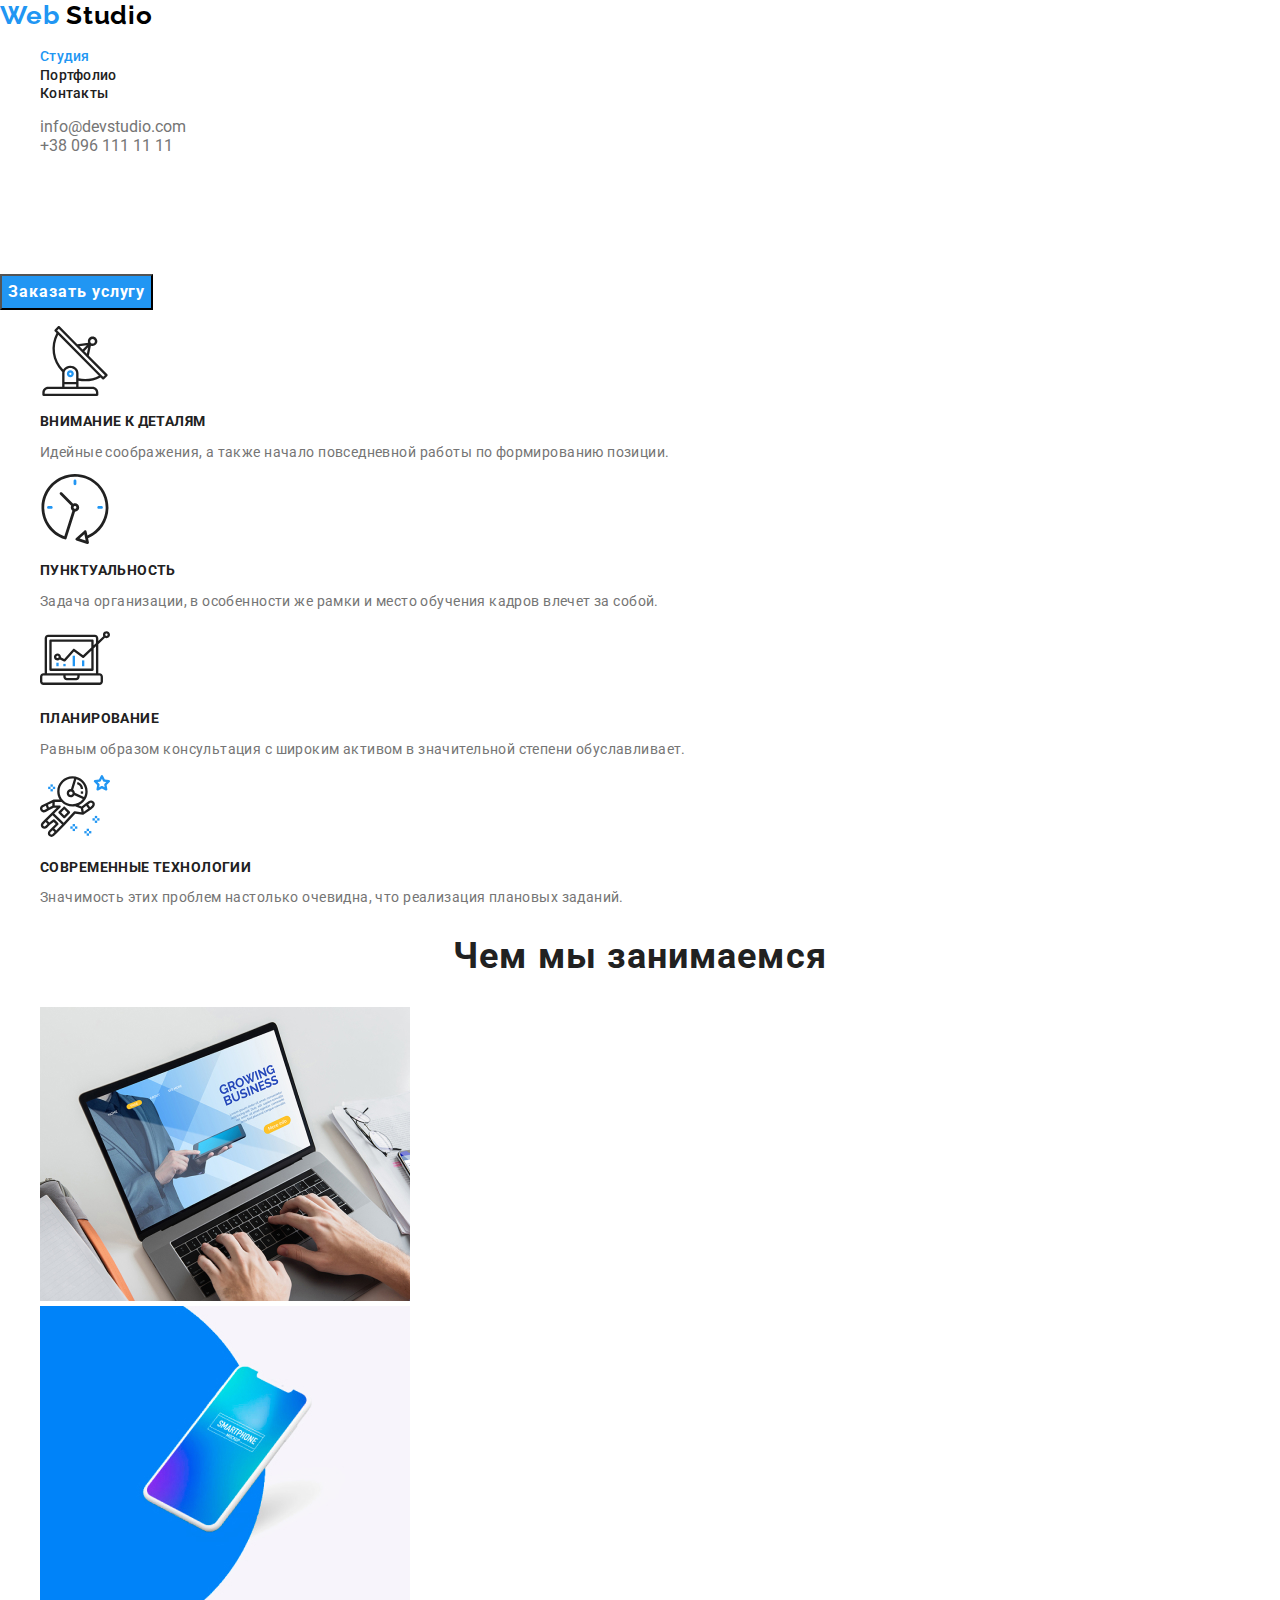
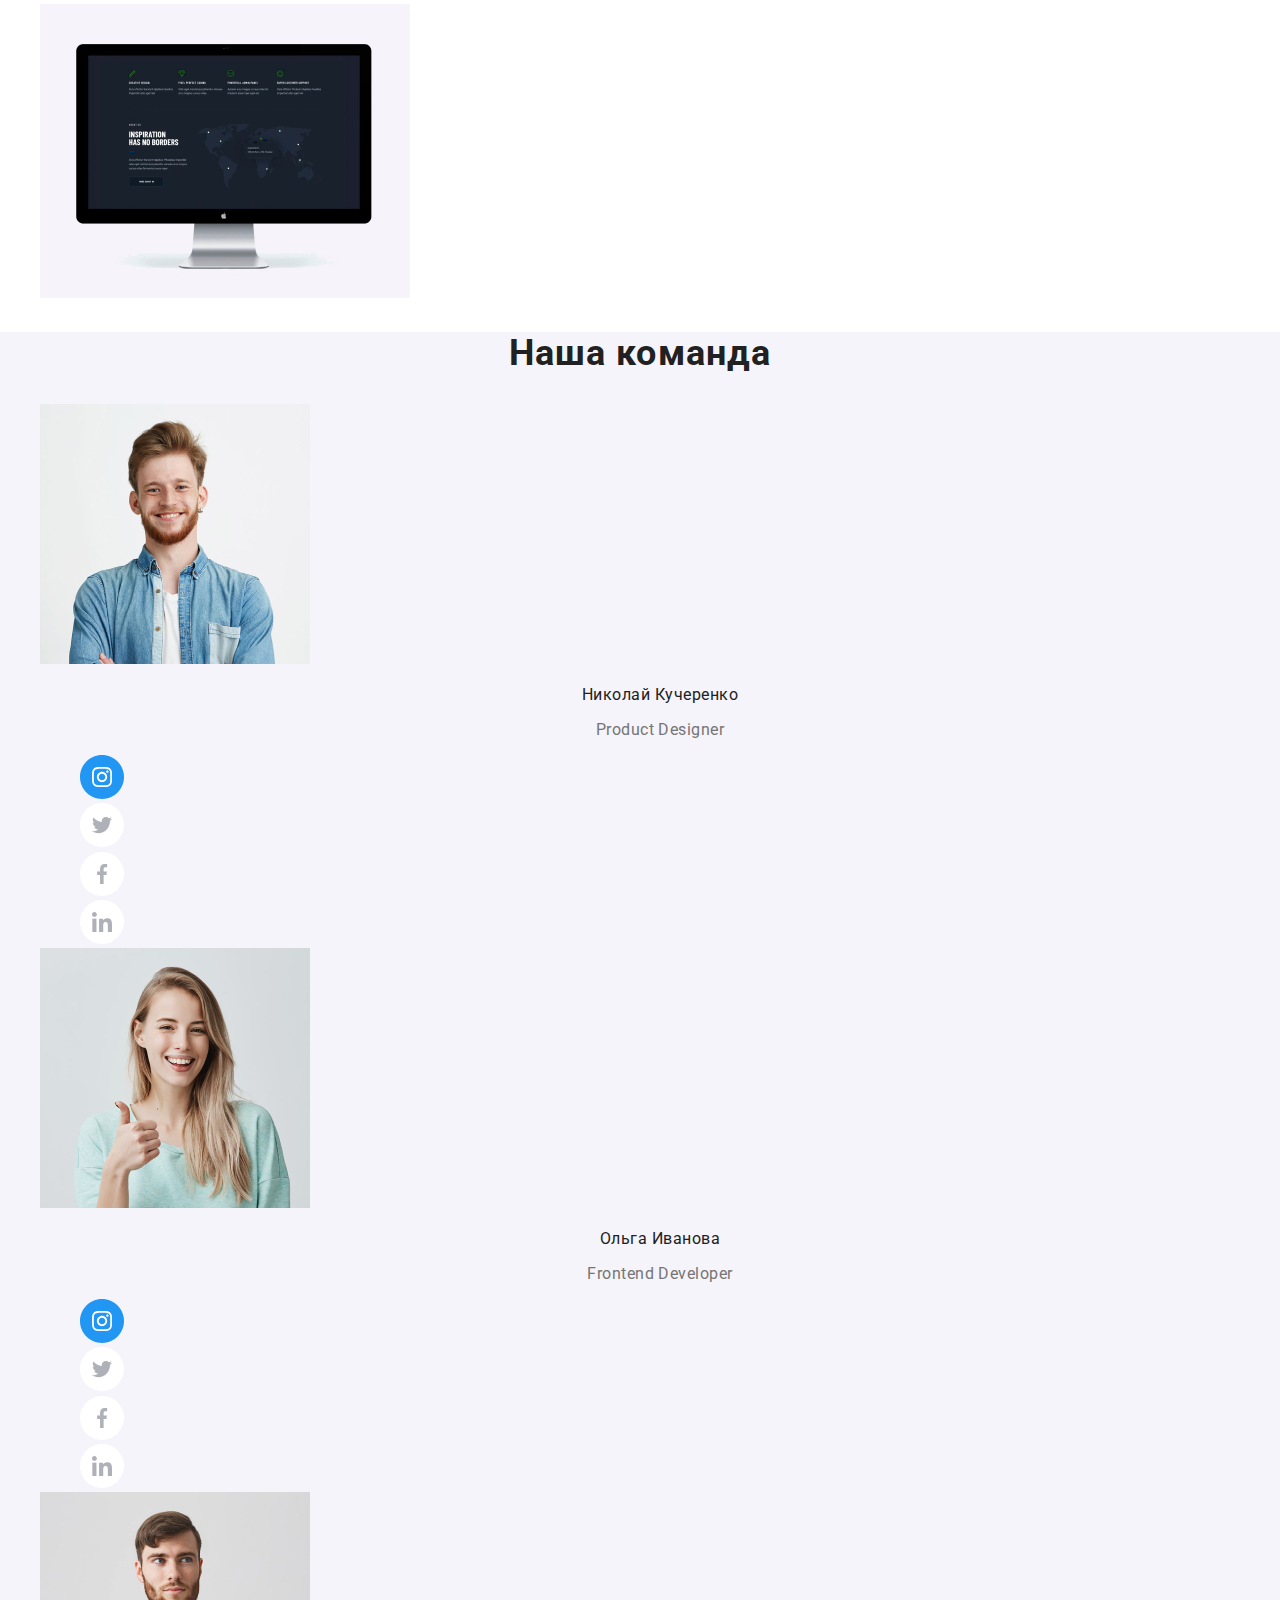
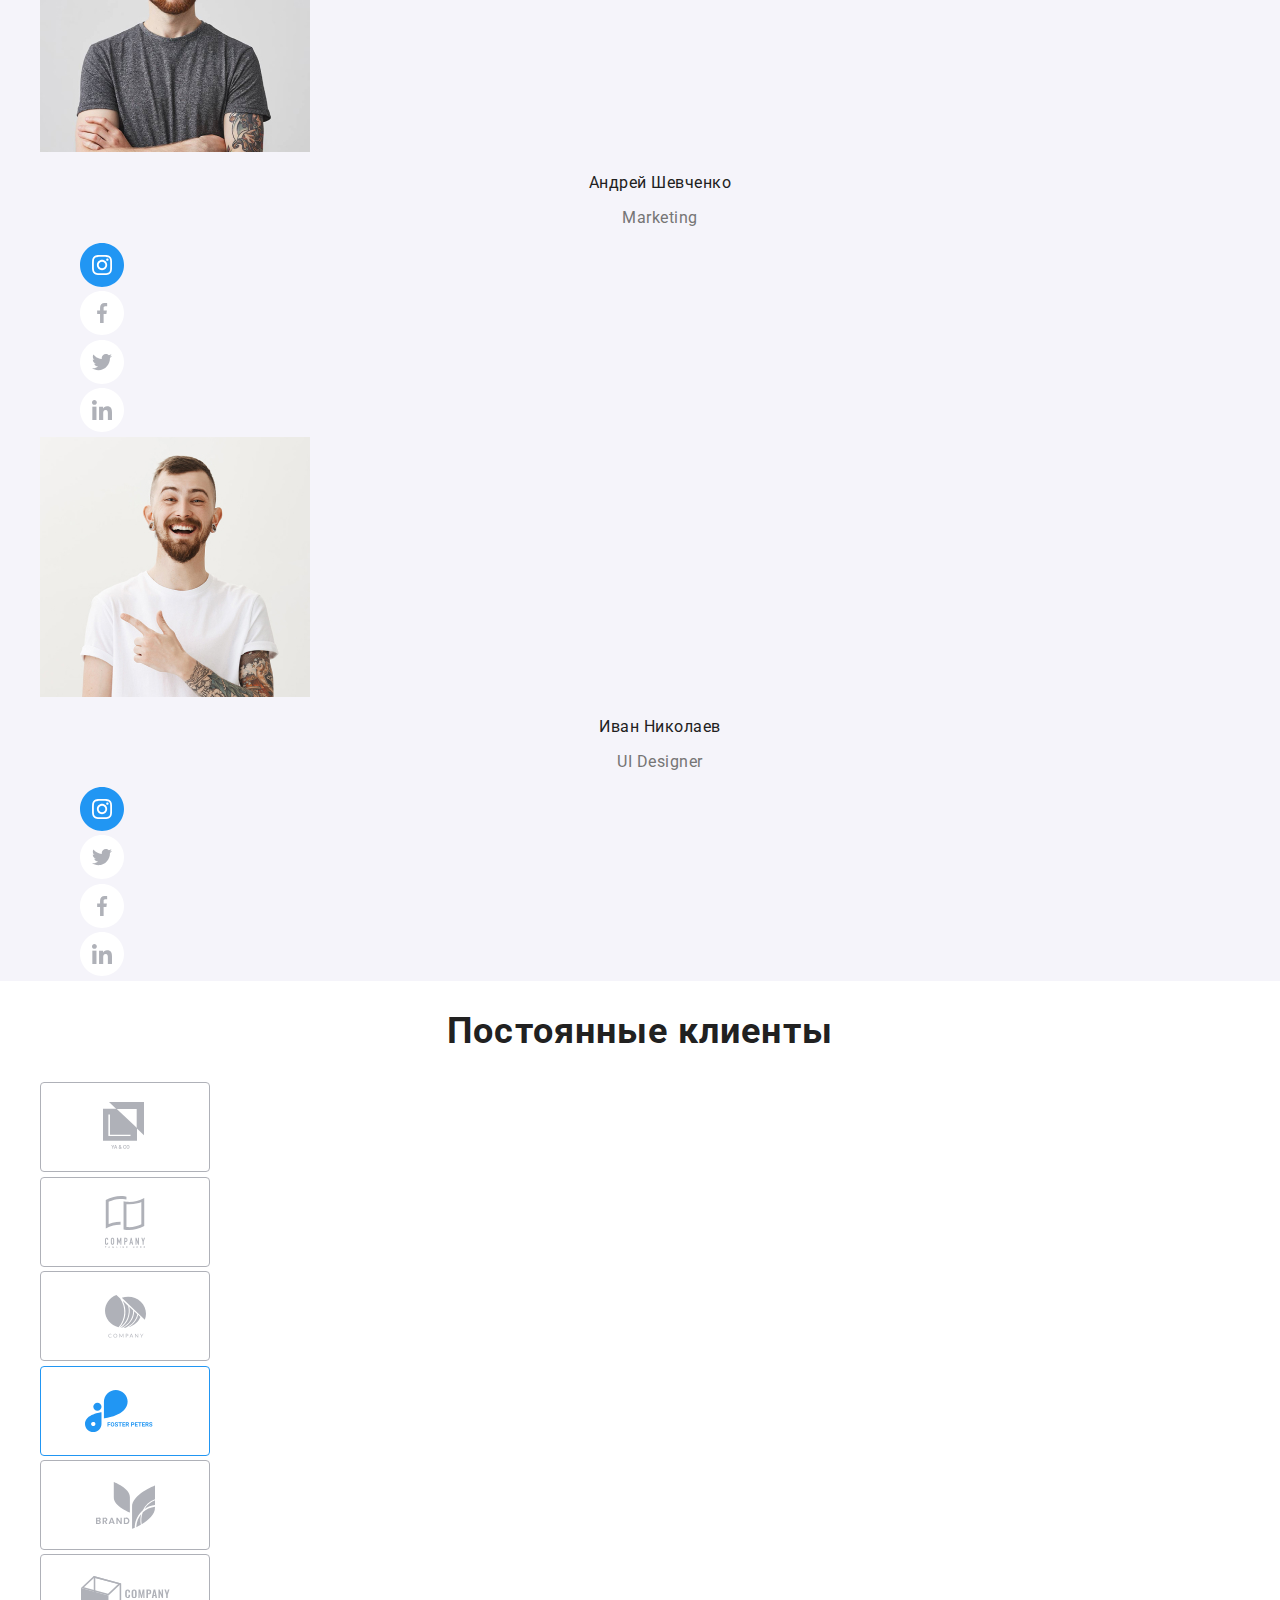
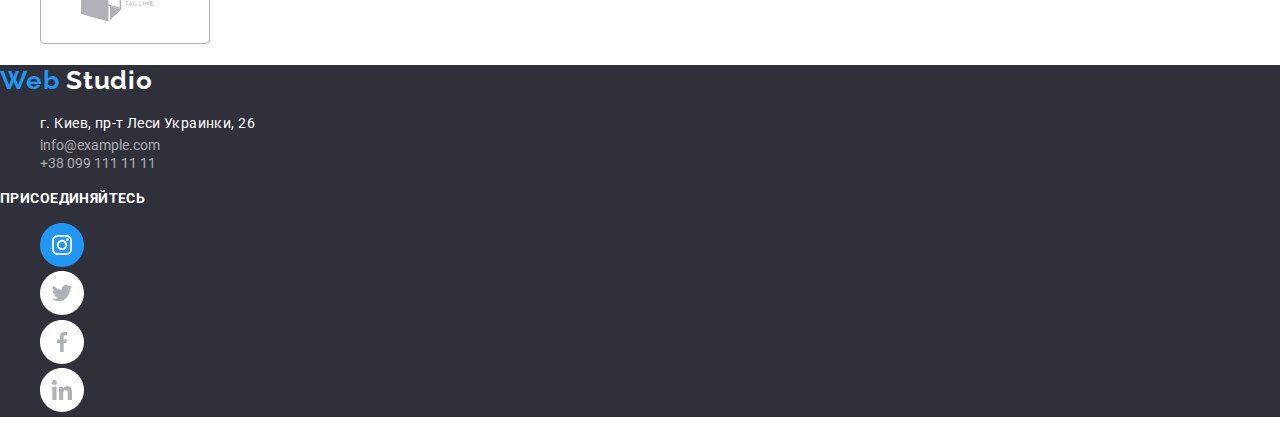
==== index.html @ 530a7129 "Removes files from repository #2" ====
<!DOCTYPE html>
<html lang="ru">
  <head>
    <meta charset="UTF-8" />
    <meta name="viewport" content="width=device-width, initial-scale=1.0" />
    <title lang="en">Web Studio</title>
    <link href="https://fonts.googleapis.com/css2?family=Raleway:wght@700&family=Roboto:wght@400;500;900&display=swap" 
    rel="stylesheet">
    <link rel="stylesheet" href="./css/normalize.css">
    <link rel="stylesheet" href="./css/style.css">
  </head>
  <body>
    <!-- Header-->
    <header>
      <nav class="navigation">
      <a href="index.html" lang="en" class="logo link">
        <span class="logo-span">Web</span> Studio</a>
      <ul class="navigation-list list">
        <li class="navigation-list-item">
          <a href="./index.html" class="navigation-link current">Студия</a></li>
        <li class="navigation-list-item"><a href="./portfolio.html" class="navigation-link">Портфолио</a></li>
        <li class="navigation-list-item"><a href="" class="navigation-link">Контакты</a></li>
      </ul>
      </nav>
      <address class="header-address">
        <ul class="header-list list">
          <li class="header-list-item">
            <a href="mailto:info@devstudio.com" class="header-mail">info@devstudio.com</a>
          </li>
          <li class="header-list-item">
            <a href="tel:+380961111111" class="header-tel">+38 096 111 11 11</a>
          </li>
        </ul>
      </address>
    </header>
    <main>
          <!-- HERO SECTION -->
    <section class="hero">
      <h1 class="hero-title">Эфективные решения для вашего бизнеса</h1>
      <button class="hero-button" type="button">Заказать услугу</button>
    </section>
    <!-- Features -->
    <section сlass="section">
      <h2 hidden>Особенности</h2>
      <!-- Оставила картинки на первое время для визуализации -->
      <ul class="list">
        <li class="list-item"><img src="./images/antenna1.svg" alt="иконка антенны"> 
          <h3 class="list-title">Внимание к деталям</h3>
          <p>Идейные соображения, а также начало повседневной работы по формированию позиции.</p>
        </li>
        <li class="list-item"><img src="./images/clock1.svg" alt="иконка часов">
          <h3 class="list-title">Пунктуальность</h3>
          <p>Задача организации, в особенности же рамки и место обучения кадров влечет за собой.</p>
        </li>
        <li class="list-item"><img src="./images/diagram1.svg" alt="иконка диаграммы">
          <h3 class="list-title">Планирование</h3>
          <p>Равным образом консультация с широким активом в значительной степени обуславливает.</p>
        </li>
        <li class="list-item"><img src="./images/astronaut1.svg" alt="иконка астронавта">
          <h3 class="list-title">Современные технологии</h3>
          <p>Значимость этих проблем настолько очевидна, что реализация плановых заданий.</p>
        </li>
      </ul>
    </section>
    <!-- Чем мы занимаемся - OUR DIRECTION-->
    <section class="section">
      <h2 class="section-title">Чем мы занимаемся</h2>
      <!-- Оставила картинки на первое время для визуализации -->
      <ul class="direction-list list">
        <li class="direction-list-item">
          <a class="direction-link" href=""><img src="./images/desktop-app.jpg" alt="картинка ноутбука" width="370">Десктопные приложения</a></li>
        <li class="direction-list-item"><a class="direction-link" href=""><img src="./images/mobile-app.jpg" alt="картинка смартфона" width="370">Мобильные приложения</a></li>
        <li class="direction-list-item"><a class="direction-link" href=""><img src="./images/design-descision.jpg" alt="изображение монитора" width="370">Дизайнерские решения</a></li>
      </ul>
    </section>
    <!-- Our team -->
    <section class="our-team-section">
      <h2 class="section-title">Наша команда</h2>
      <ul class="team-list list">
        <li class="team-list-item"><img src="./images/photo-kucherenko.jpg" alt="фото Николая Кучеренко" width="270">
        <h3 class="list-title">Николай Кучеренко</h3>
        <p>Product Designer</p>
        <!-- Оставила картинки на первое время для визуализации -->
        <ul class="social-link-list list">
          <li class="social-link-item"><a class="social-link" href="" aria-label="иконка инстаграмма"><img src="./images/icons/icon-instagram.svg" alt="иконка инстаграмма"></a></li>
          <li class="social-link-item"><a class="social-link" href="" aria-label="иконка твиттера"><img src="./images/icons/icon-twitter.svg" alt="иконка твиттера"></a></li>
          <li class="social-link-item"><a class="social-link" href="" aria-label="иконка фейсбук"><img src="./images/icons/icon-facebook.svg" alt="иконка фейсбук"></a></li>
          <li class="social-link-item"><a class="social-link" href="" aria-label="иконка линкедин"><img src="./images/icons/icon-linkedin.svg" alt="иконка линкедин"></a></li>
        </ul>
        </li>
        <li class="team-list-item"><img src="./images/photo-ivanova.jpg" alt="фото Ольги Ивановой" width="270">
          <h3 class="list-title">Ольга Иванова</h3>
          <p>Frontend Developer</p>
          <ul class="ocial-link-list list">
            <li class="social-link-item"><a class="social-link" href="" aria-label="иконка инстаграмма"><img src="./images/icons/icon-instagram.svg" alt="иконка инстаграмма"></a></li>
            <li class="social-link-item"><a class="social-link" href="" aria-label="иконка твиттера"><img src="./images/icons/icon-twitter.svg" alt="иконка твиттера"></a></li>
            <li class="social-link-item"><a class="social-link" href="" aria-label="иконка фейсбук"><img src="./images/icons/icon-facebook.svg" alt="иконка фейсбук"></a></li>
            <li class="social-link-item"><a class="social-link" href="" aria-label="иконка линкедин"><img src="./images/icons/icon-linkedin.svg" alt="иконка линкедин"></a></li>
          </ul>
          </li>
          <li class="team-list-item"><img src="./images/photo-shevchenko.jpg" alt="фото Андрея Шевченко" width="270">
            <h3 class="list-title">Андрей Шевченко</h3>
            <p>Marketing</p>
            <ul class="ocial-link-list list">
              <li class="social-link-item"><a class="social-link" href="" aria-label="иконка инстаграмма"><img src="./images/icons/icon-instagram.svg" alt="иконка инстаграмма"></a></li>
              <li class="social-link-item"><a class="social-link" href="" aria-label="иконка твиттера"><img src="./images/icons/icon-facebook.svg" alt="иконка фейсбук"></a></li>
              <li class="social-link-item"><a class="social-link" href="" aria-label="иконка фейсбук"><img src="./images/icons/icon-twitter.svg" alt="иконка твиттера"></a></li>
              <li class="social-link-item"><a class="social-link" href="" aria-label="иконка линкедин"><img src="./images/icons/icon-linkedin.svg" alt="иконка линкедин"></a></li>
            </ul>
            </li>
            <li class="team-list-item"><img src="./images/photo-nikolaev.jpg" alt="фото Ивана Николаева" width="270">
              <h3 class="list-title">Иван Николаев</h3>
              <p>UI Designer</p>
              <ul class="ocial-link-list list">
                <li class="social-link-item"><a class="social-link" href="" aria-label="иконка инстаграмма"><img src="./images/icons/icon-instagram.svg" alt="иконка инстаграмма"></a></li>
                <li class="social-link-item"><a class="social-link" href="" aria-label="иконка твиттера"><img src="./images/icons/icon-twitter.svg" alt="иконка твиттера"></a></li>
                <li class="social-link-item"><a class="social-link" href="" aria-label="иконка фейсбук"><img src="./images/icons/icon-facebook.svg" alt="иконка фейсбук"></a></li>
                <li class="social-link-item"><a class="social-link" href="" aria-label="иконка линкедин"><img src="./images/icons/icon-linkedin.svg" alt="иконка линкедин"></a></li>
              </ul>
              </li>
      </ul>
    </section>
    <!-- Постоянные клиенты -->
    <section class="section">
      <h2 class="section-title">Постоянные клиенты</h2>
      <ul class="clients-list list">
        <li class="clients-list-item"><a class="clients-list-link" href=""><img src="./images/Clients/Client1.svg" alt="клиент1" width="170"></a></li>
        <li class="clients-list-item"><a class="clients-list-link" href=""><img src="./images/Clients/Client2.svg" alt="клиент2" width="170"></a></li>
        <li class="clients-list-item"><a class="clients-list-link" href=""><img src="./images/Clients/Client3.svg" alt="клиент3" width="170"></a></li>
        <li class="clients-list-item"><a class="clients-list-link" href=""><img src="./images/Clients/Client4.svg" alt="клиент4" width="170"></a></li>
        <li class="clients-list-item"><a class="clients-list-link" href=""><img src="./images/Clients/Client5.svg" alt="клиент5" width="170"></a></li>
        <li class="clients-list-item"><a class="clients-list-link" href=""><img src="./images/Clients/Client6.svg" alt="клиент6" width="170"></a></li>
      </ul>
    </section>
    </main>
    <footer>
      <div>
        <a class="logo link" href="index.html" lang="en"><span class="logo-span">Web</span> 
          <span class="logo-text">Studio</span></a>
      <address class="footer-address">
        <ul class="list">
          <li class="footer-address-list-item"><a class="footer-address-link" href="">г. Киев, пр-т Леси Украинки, 26</a></li>
          <li class="footer-address-list-item"><a class="footer-address-mail" href="mailto:info@example.com">info@example.com</a></li>
          <li class="footer-address-list-item"><a class="footer-address-tel" href="tel:+380991111111">+38 099 111 11 11</a></li>
        </ul>
      </address>
      </div>
      <div>
        <b>Присоединяйтесь</b>
        <!-- Оставила картинки на первое время для визуализации -->
        <ul class="footer-list list">
          <li><a class="social-link" href="" aria-label="иконка инстаграмма"><img src="./images/icons/icon-instagram.svg" alt="иконка инстаграмма"></a></li>
          <li><a class="social-link" href="" aria-label="иконка твиттера"><img src="./images/icons/icon-twitter.svg" alt="иконка твиттера"></a></li>
          <li><a class="social-link" href="" aria-label="иконка фейсбук"><img src="./images/icons/icon-facebook.svg" alt="иконка фейсбук"></a></li>
          <li><a class="social-link" href="" aria-label="иконка линкедин"><img src="./images/icons/icon-linkedin.svg" alt="иконка линкедин"></a></li>
        </ul>
      </div>
    </footer>
  </body>
</html>
---- css/style.css ----
/* Шрифты:
        Логотип:
font-family: 'Raleway', sans-serif;
font-weight: 700; 

font-family: 'Roboto', sans-serif;
font-weight: 400, 500, 900;

    Цветовая палитра:
Лого:
color: #000000;
color: #2196F3;

color: #212121;
color: #757575;
color: #FFFFFF;
color: rgba(255, 255, 255, 0.6);
color: #2F303A;
color: #F5F4FA;
*/
:root {
    --main-font: 'Roboto', sans-serif;
    --secondary-font: "Raleway", sans-serif;
    --logo-header-color: #000000;
    --logo-span-color: #2196F3;
    --logo-footer-color: #ffffff;
    --hero-main-color: #ffffff;
    --direction-link-color:#ffffff;
    --hover-color: #2196F3;
    --hover-filter-color: #ffffff;
    --title-color: #212121;
    --p-text-color:#757575;
}

body{
    font-family: var(--main-font);
    font-style: normal;
    font-weight: 400;
    background-color: #FFFFFF;
    color: var(--p-text-color);
}
.list{
    list-style: none;
    /* display: flex; */
}
a{
    text-decoration: none;
}
address{
    font-style: normal;
}
                    /* HEADER */
/* Логотип */
.logo.link{
font-family: var(--secondary-font);
font-weight: 700;
font-size: 26px;
line-height: 1.2;
letter-spacing: 0.03em;
    color: var(--logo-header-color);
}

.logo-span{
    color: #2196F3;
}
/* Navigation-list+Address */
ul .navigation-link,
ul .header-mail.link,
ul .header-tel.link{
font-style: normal;
font-weight: 500;
font-size: 14px;
line-height: 1.14;
letter-spacing: 0.02em;
}
/* Navigation-link */
ul .navigation-link{
    color: var(--title-color);
}
ul .current{
    color: #2196F3;
}

ul .navigation-link:hover,
ul .navigation-link:focus{
    color: var(--hover-color);
}
/* Address-link */
ul .header-mail,
ul .header-tel{
    color: var(--p-text-color);
}
ul .header-mail:hover,
ul .header-tel:hover{
    color: var(--hover-color);
}
                        /* MAIN */
/* Hero section */
.hero-title{
font-weight: 900;
font-size: 44px;
line-height: 1.36;
text-align: center;
letter-spacing: 0.06em;
text-transform: uppercase;
color: var(--hero-main-color); 
}
.hero-button{
font-style: 400;
font-weight: 700;
font-size: 16px;
line-height: 1.87;
background-color: #2196F3;
text-align: center;
letter-spacing: 0.06em;
color: var(--hero-main-color);
}
/* FEATURES */
.list-item .list-title,
b {
font-size: 14px;
line-height: 1.14;
letter-spacing: 0.03em;
text-transform: uppercase;
color: var(--title-color);
}
.list-item>p{
font-size: 14px;
line-height: 1.71x;
letter-spacing: 0.03em;
}
/* Чем мы занимаемся */

.section-title{
font-weight: 700;
font-size: 36px;
line-height: 1.17;
text-align: center;
letter-spacing: 0.03em;
color: var(--title-color);
}
.direction-link{
    font-weight: 700;
    font-size: 14px;
    line-height: 1.14;
    text-align: center;
    letter-spacing: 0.03em;
    text-transform: uppercase;
    color: var(--direction-link-color);
}
/* Наша команда */
.our-team-section{
    background-color: #F5F4FA;
}
.team-list-item>.list-title,
.team-list-item p{
font-weight: 400;
font-size: 16px;
line-height: 1.19;
text-align: center;
letter-spacing: 0.03em;
}

.team-list-item>.list-title{
color: #212121;
}
.team-list-item p{
color: var(--p-text-color);
}
a .social-link:hover,
a .social-link:focus{
    color: var(--hover-color);
}
/* Постоянные клиенты */
ul .clients-list-link:hover,
ul .clients-list-link:focus{
    color: var(--hover-color);
}
                    /* FOOTER */
footer{
    background-color: #2F303A;
}
.logo-text{
    color: var(--logo-footer-color);
}
ul .footer-address-link{
font-size: 14px;
line-height: 1.71;
letter-spacing: 0.03em;
color: var(--direction-link-color);
}
ul .footer-address-mail,
ul .footer-address-tel{
    font-size: 14px;
    line-height: 1.71
    letter-spacing: 0.03em;
    color: rgba(255, 255, 255, 0.6);
}
ul .footer-address-mail:hover,
ul .footer-address-tel:hover,
ul .footer-address-link:hover,
ul .footer-address-mail:focus,
ul .footer-address-tel:focus,
ul .footer-address-link:focus{
    color:var(--hover-color);
}
b{
    color: var(--direction-link-color);
}

                            /* PORTFOLIO PAGE */
/* MAIN */
/* filter-list */
.filter-btn{
font-size: 16px;
line-height: 1.62;
text-align: center;
letter-spacing: 0.03em;
color: var(--title-color);
background-color: #F5F4FA;
box-shadow: 0px 2px 2px rgba(0, 0, 0, 0.12), 0px 1px 2px rgba(0, 0, 0, 0.08), 0px 3px 1px rgba(0, 0, 0, 0.1);
border-radius: 4px;
border-color: transparent;
}
.filter-btn:hover,
.filter-btn:focus{
    color: var(--hover-filter-color);
    background-color: var(--hover-color);
}
.portfolio-list-title{
font-weight: 700;
font-size: 18px;
line-height: 2;
letter-spacing: 0.06em;
color: var(--title-color);
}
.title-description{
    font-size: 16px;
    line-height: 1.87;
    letter-spacing: 0.03em;    
    color: var(--p-text-color); 
}
.additional-description{
font-size: 18px;
line-height: 1.56;
letter-spacing: 0.03em;
color: var(--hover-filter-color);
}
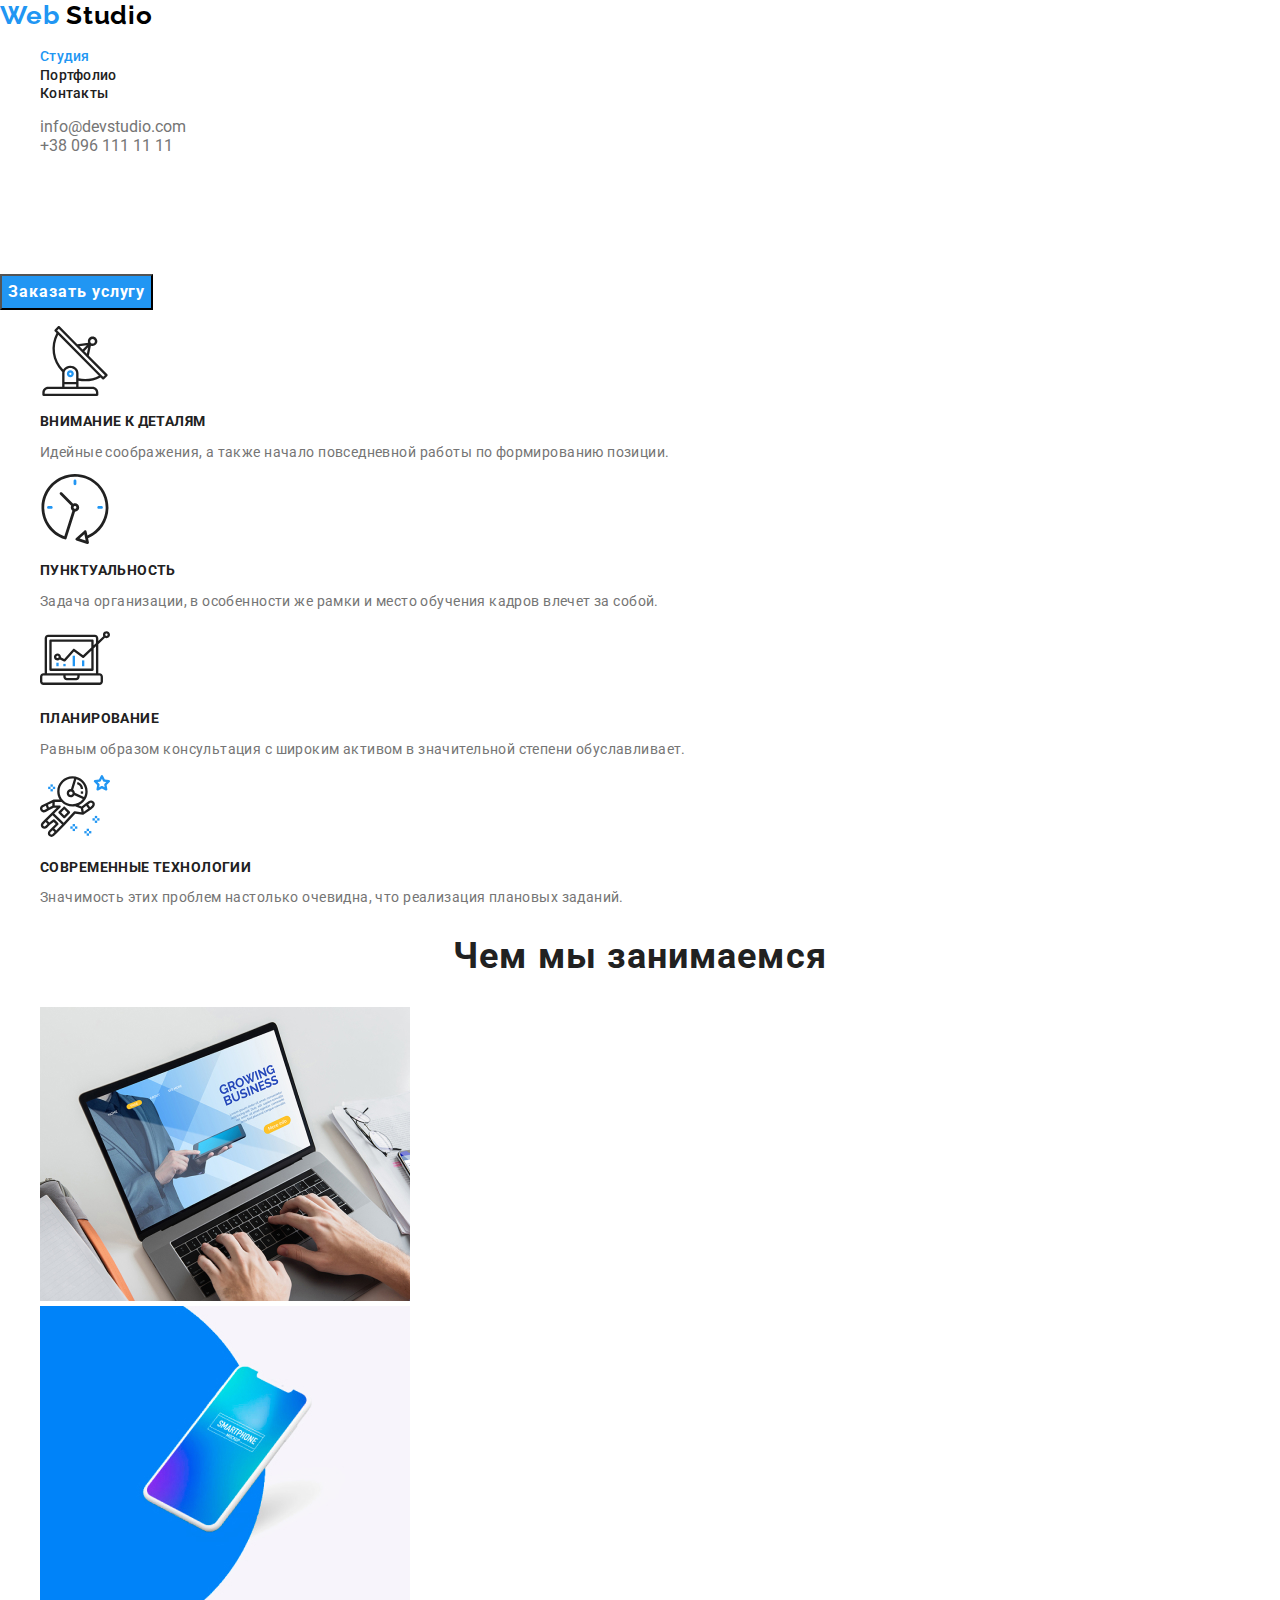
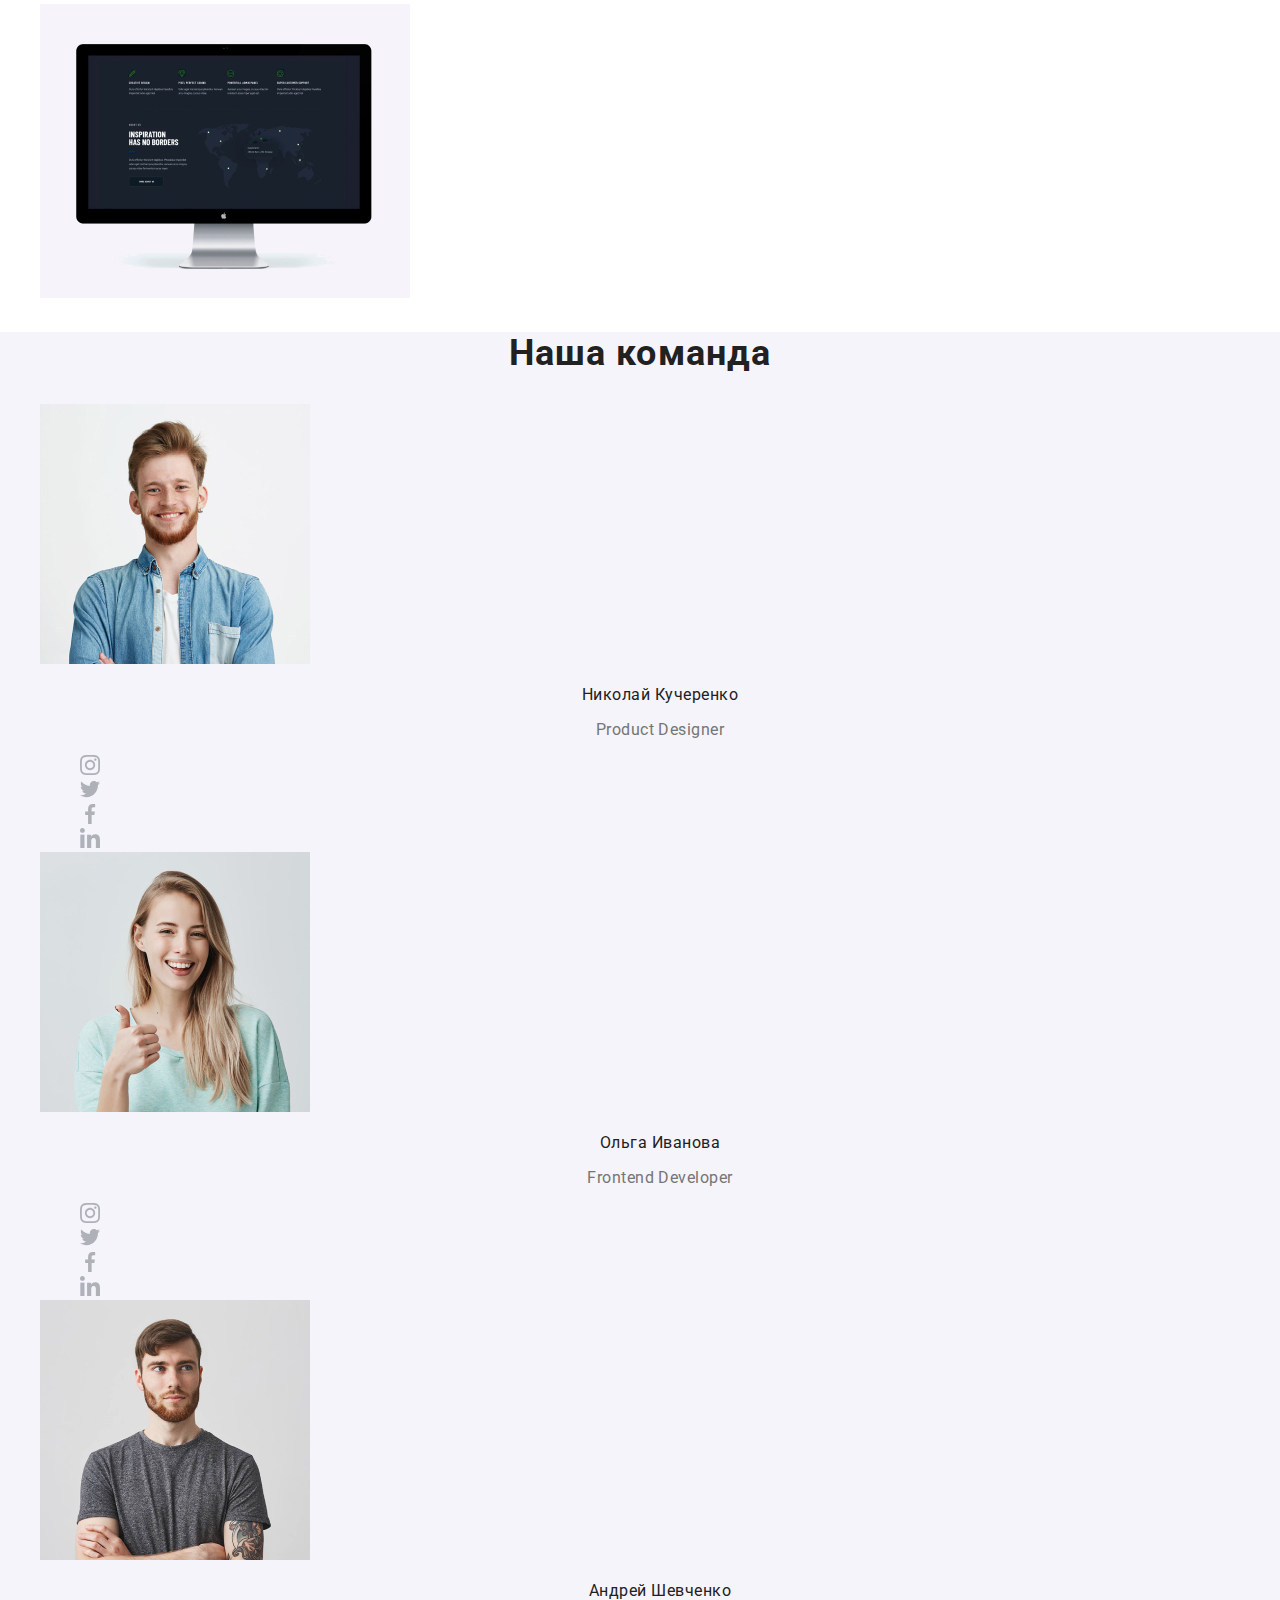
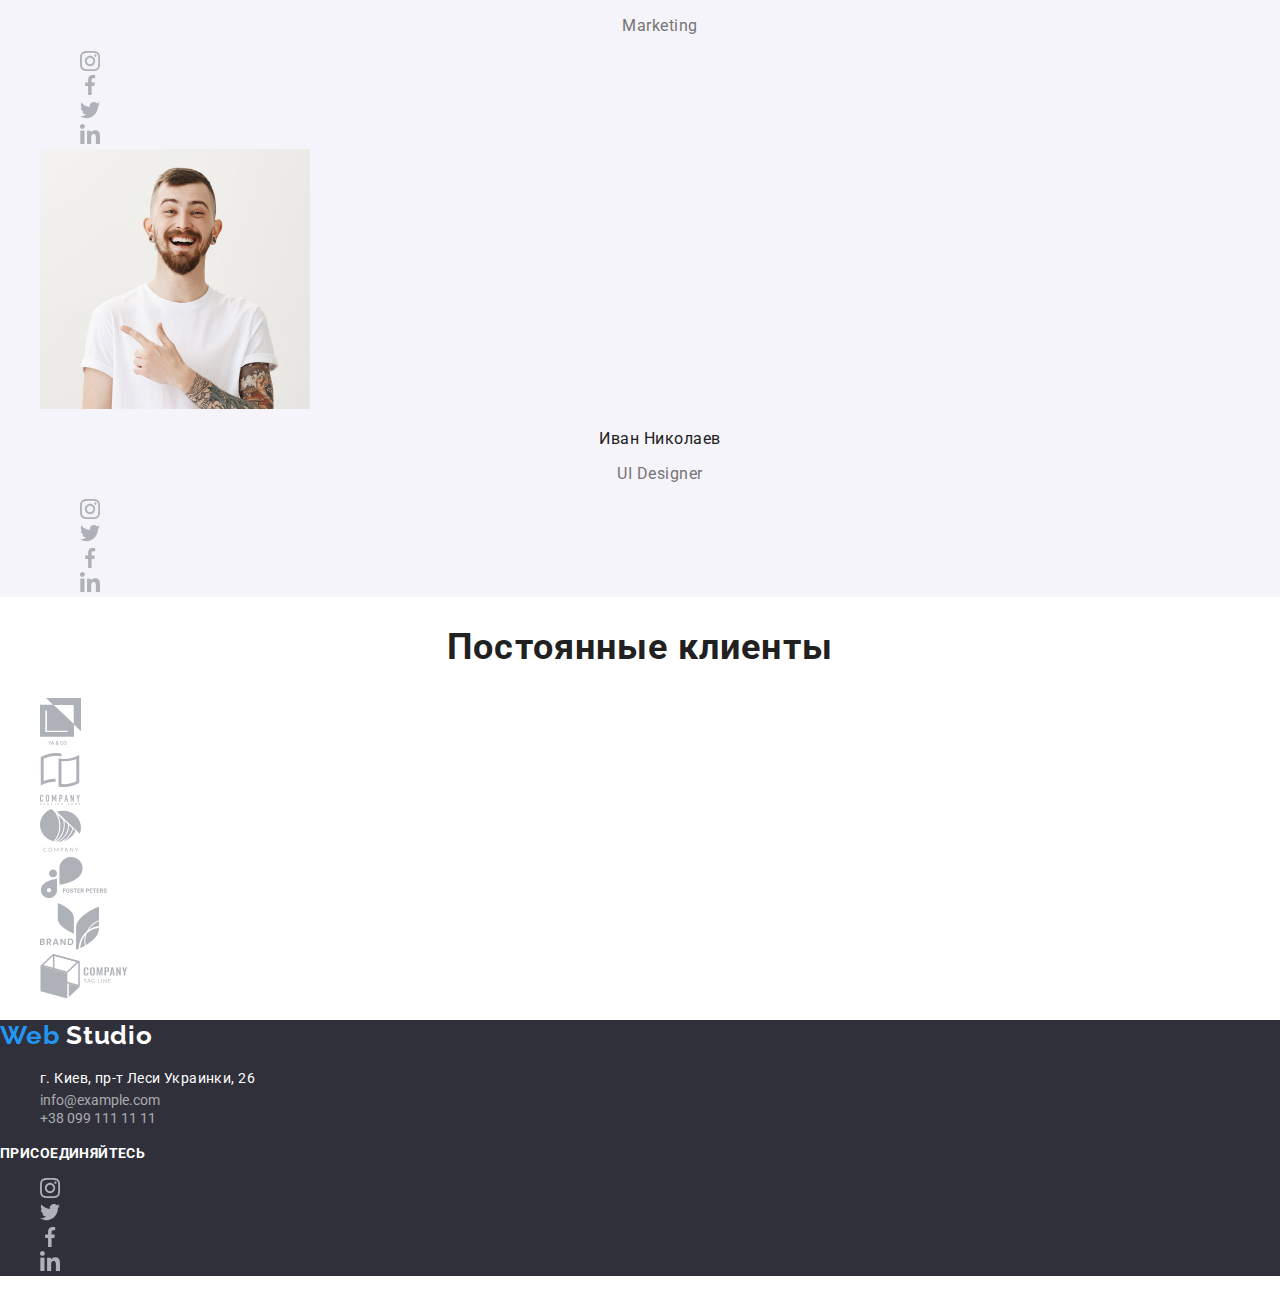
==== commit 4d66c658: "Changes icons and pictures" ====
--- a/index.html
+++ b/index.html
@@ -124,12 +124,12 @@
     <section class="section">
       <h2 class="section-title">Постоянные клиенты</h2>
       <ul class="clients-list list">
-        <li class="clients-list-item"><a class="clients-list-link" href=""><img src="./images/Clients/Client1.svg" alt="клиент1" width="170"></a></li>
-        <li class="clients-list-item"><a class="clients-list-link" href=""><img src="./images/Clients/Client2.svg" alt="клиент2" width="170"></a></li>
-        <li class="clients-list-item"><a class="clients-list-link" href=""><img src="./images/Clients/Client3.svg" alt="клиент3" width="170"></a></li>
-        <li class="clients-list-item"><a class="clients-list-link" href=""><img src="./images/Clients/Client4.svg" alt="клиент4" width="170"></a></li>
-        <li class="clients-list-item"><a class="clients-list-link" href=""><img src="./images/Clients/Client5.svg" alt="клиент5" width="170"></a></li>
-        <li class="clients-list-item"><a class="clients-list-link" href=""><img src="./images/Clients/Client6.svg" alt="клиент6" width="170"></a></li>
+        <li class="clients-list-item"><a class="clients-list-link" href=""><img src="./images/Clients/Client1.svg" alt="клиент1" width="45" height="50"></a></li>
+        <li class="clients-list-item"><a class="clients-list-link" href=""><img src="./images/Clients/Client2.svg" alt="клиент2" width="40" height="52"></a></li>
+        <li class="clients-list-item"><a class="clients-list-link" href=""><img src="./images/Clients/Client3.svg" alt="клиент3" width="41" height="43"></a></li>
+        <li class="clients-list-item"><a class="clients-list-link" href=""><img src="./images/Clients/Client4.svg" alt="клиент4" width="80" height="42"></a></li>
+        <li class="clients-list-item"><a class="clients-list-link" href=""><img src="./images/Clients/Client5.svg" alt="клиент5" width="59" height="47"></a></li>
+        <li class="clients-list-item"><a class="clients-list-link" href=""><img src="./images/Clients/Client6.svg" alt="клиент6" width="88" height="45"></a></li>
       </ul>
     </section>
     </main>
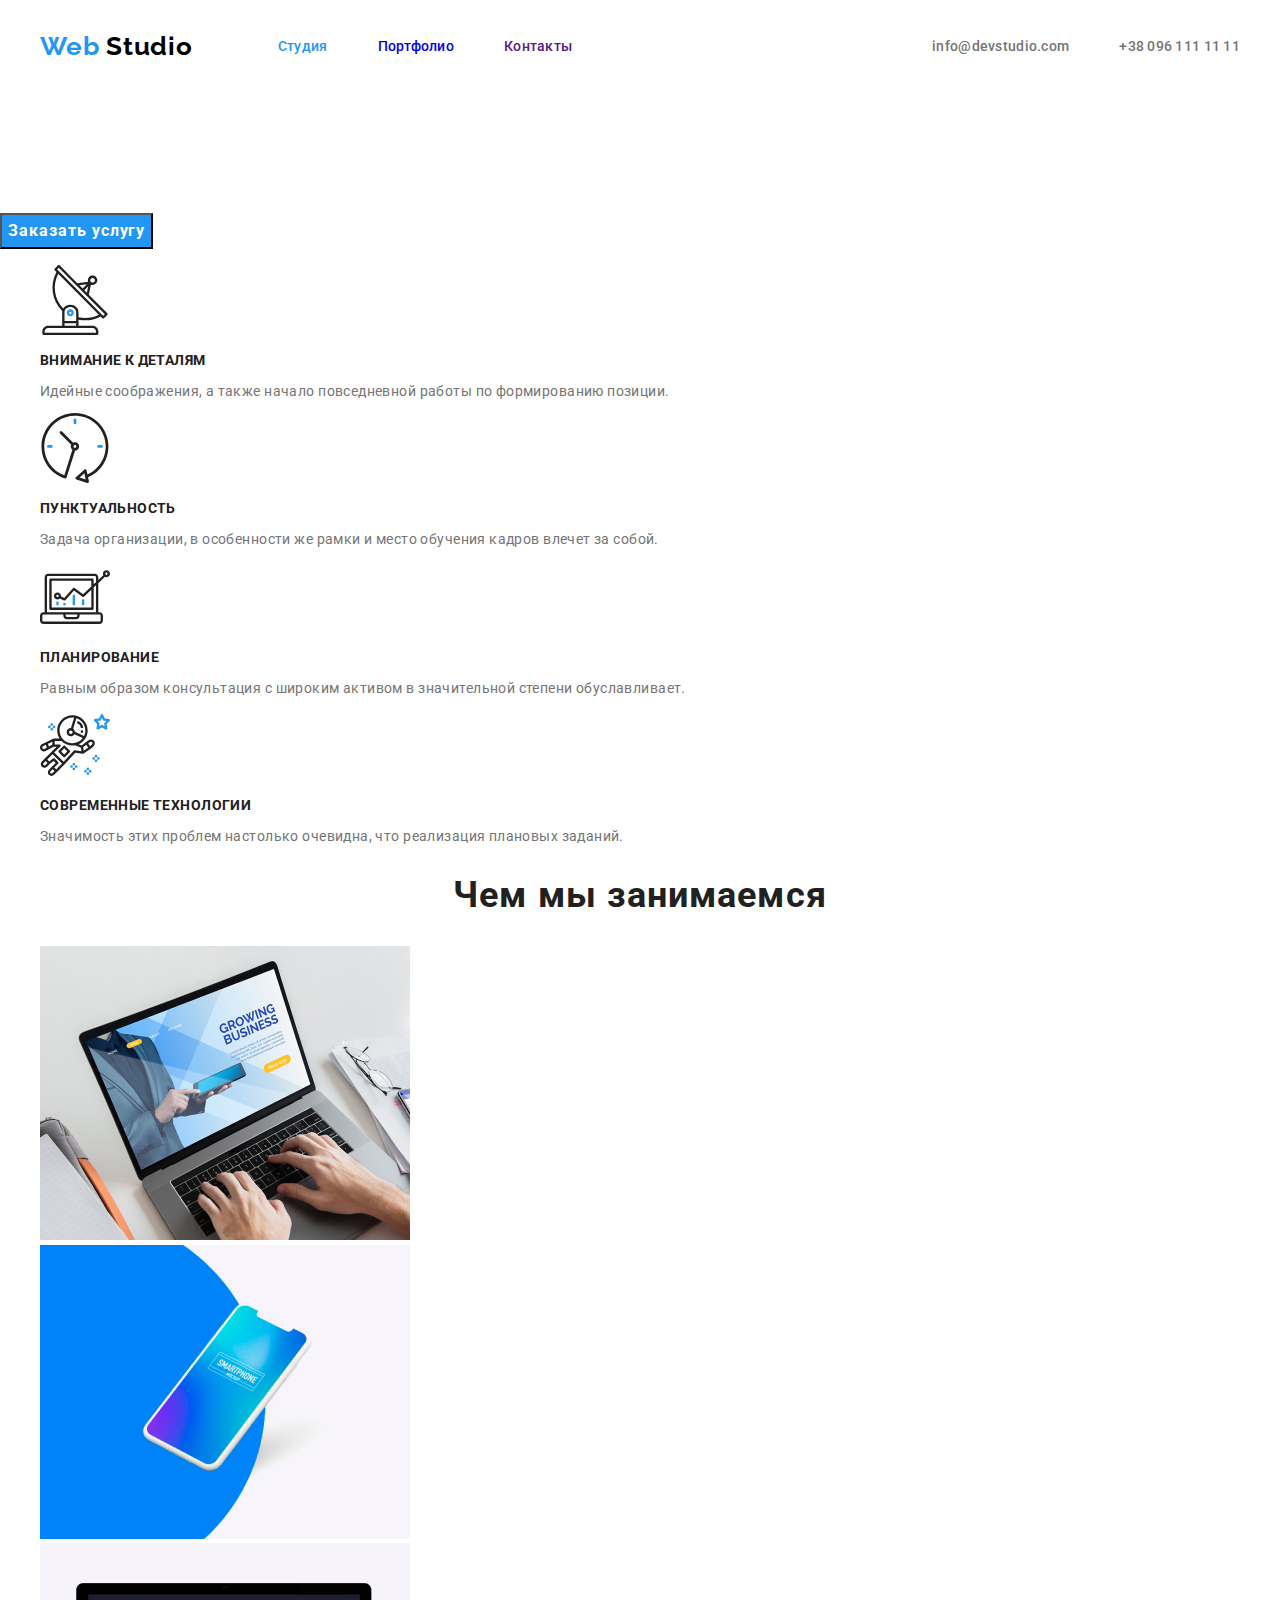
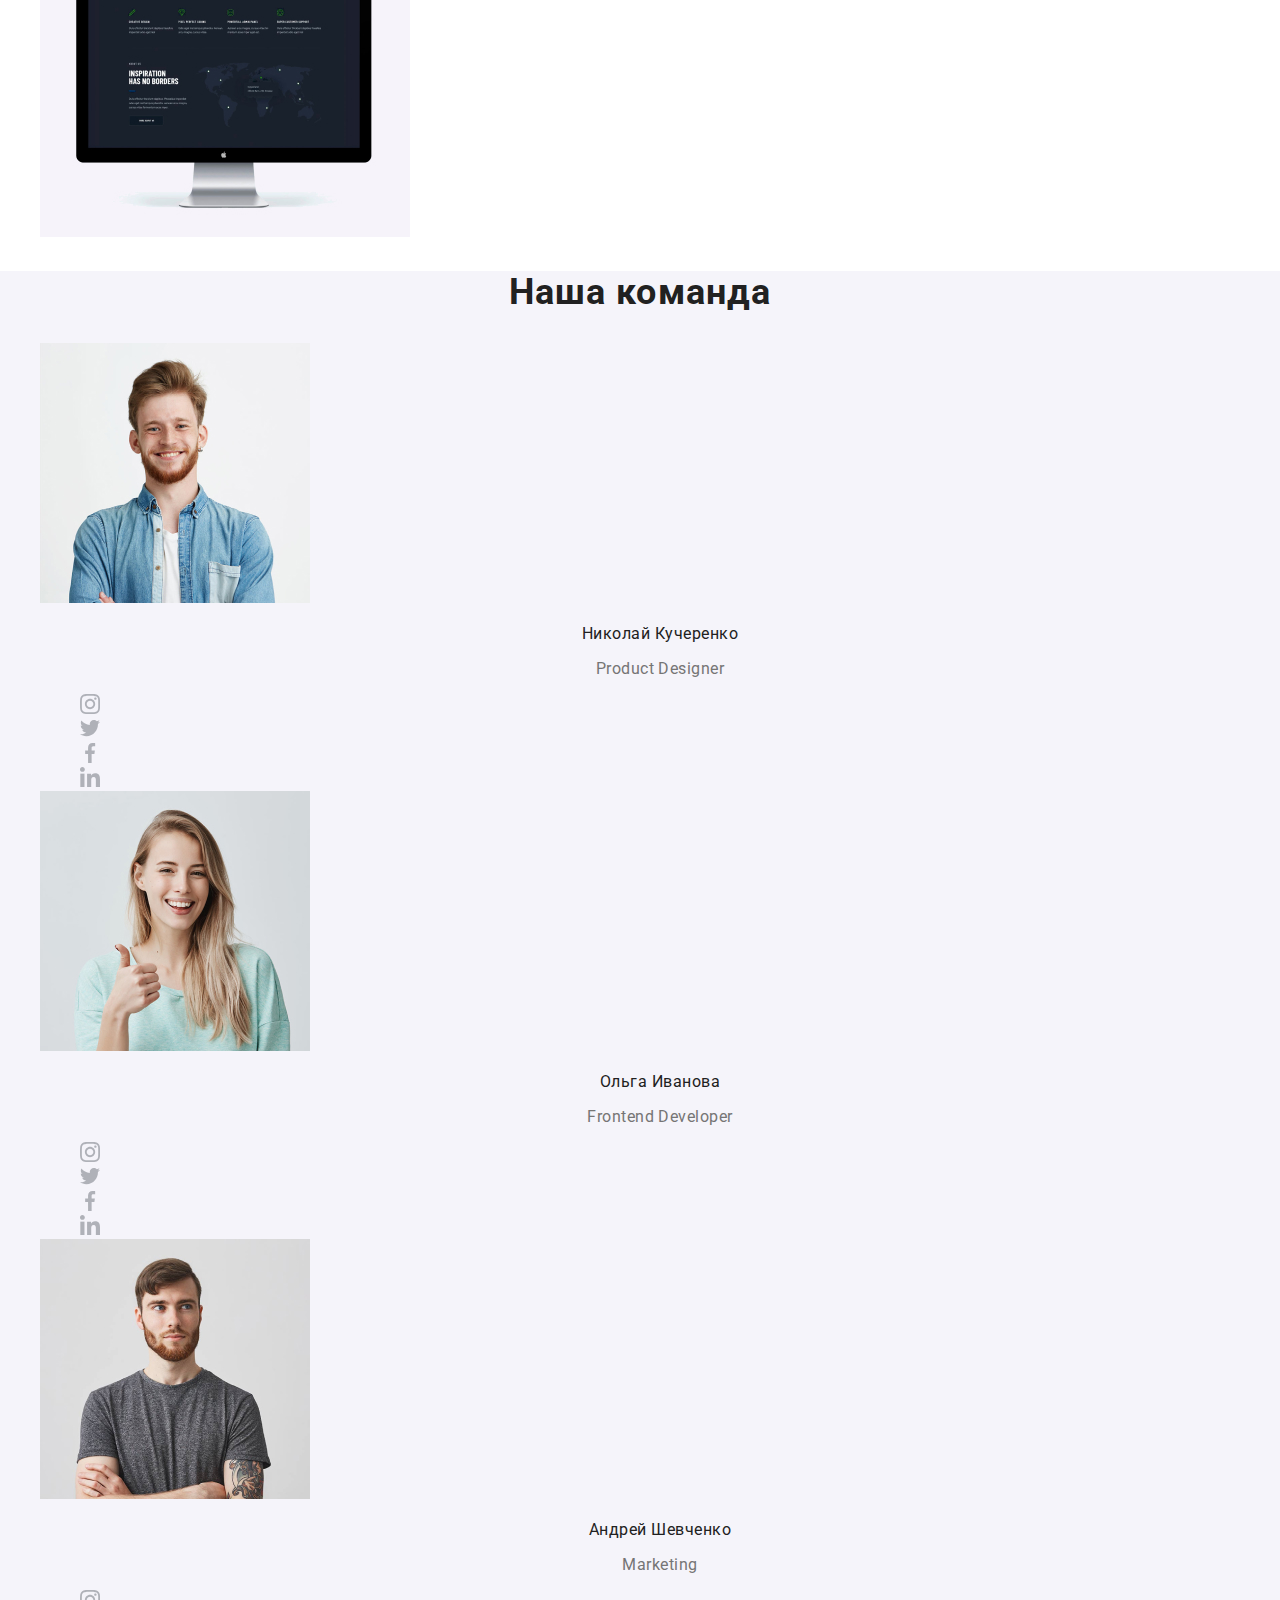
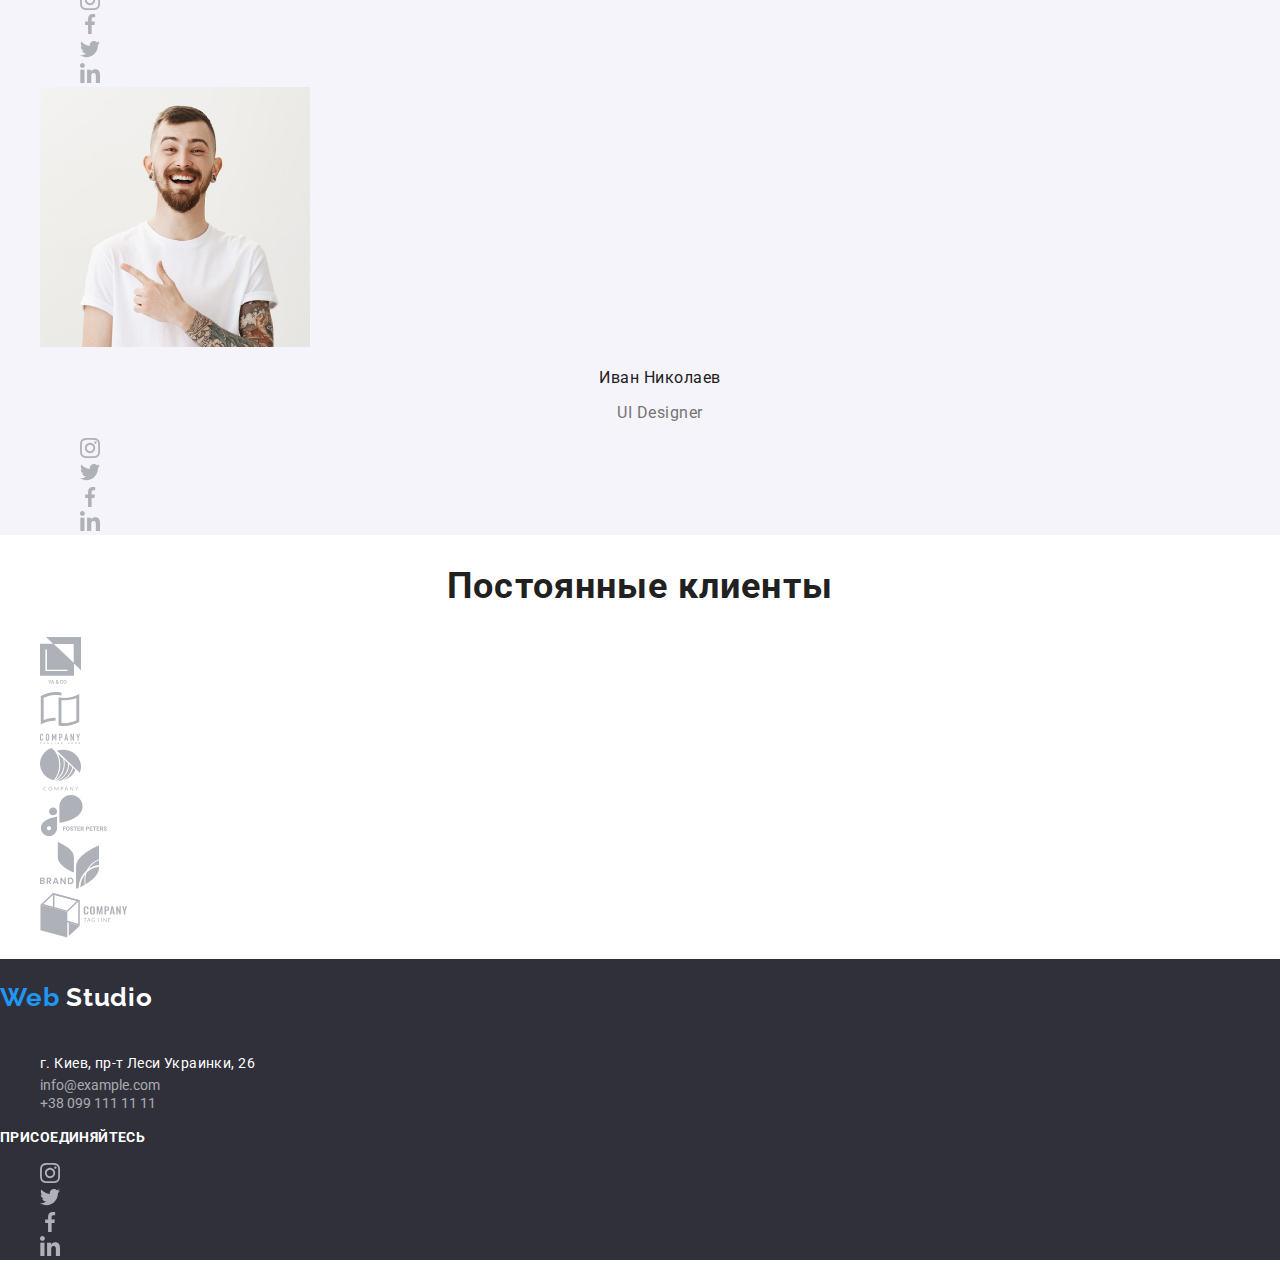
==== commit b0e4b4fa: "Geometry style for section "Header" in "index.html"" ====
--- a/index.html
+++ b/index.html
@@ -10,28 +10,34 @@
     <link rel="stylesheet" href="./css/style.css">
   </head>
   <body>
-    <!-- Header-->
-    <header>
-      <nav class="navigation">
-      <a href="index.html" lang="en" class="logo link">
-        <span class="logo-span">Web</span> Studio</a>
-      <ul class="navigation-list list">
-        <li class="navigation-list-item">
-          <a href="./index.html" class="navigation-link current">Студия</a></li>
-        <li class="navigation-list-item"><a href="./portfolio.html" class="navigation-link">Портфолио</a></li>
-        <li class="navigation-list-item"><a href="" class="navigation-link">Контакты</a></li>
-      </ul>
-      </nav>
-      <address class="header-address">
-        <ul class="header-list list">
-          <li class="header-list-item">
-            <a href="mailto:info@devstudio.com" class="header-mail">info@devstudio.com</a>
-          </li>
-          <li class="header-list-item">
-            <a href="tel:+380961111111" class="header-tel">+38 096 111 11 11</a>
-          </li>
-        </ul>
-      </address>
+      <!-- Header-->
+    <header class="header">
+      <div class="header-container">
+        <div class="header-navigation">
+        <nav class="navigation">
+          <a href="index.html" lang="en" class="logo link">
+            <span class="logo-span">Web</span> Studio</a>
+          <ul class="navigation-list list">
+            <li class="navigation-list-item">
+              <a href="./index.html" class="navigation-link current link">Студия</a></li>
+            <li class="navigation-list-item"><a href="./portfolio.html" class="navigation-link link">Портфолио</a></li>
+            <li class="navigation-list-item"><a href="" class="navigation-link link">Контакты</a></li>
+          </ul>
+          </nav>
+        </div>
+      <div class="header-address-div">
+        <address class="header-address">
+          <ul class="header-list list">
+            <li class="header-list-item">
+              <a href="mailto:info@devstudio.com" class="header-mail link">info@devstudio.com</a>
+            </li>
+            <li class="header-list-item">
+              <a href="tel:+380961111111" class="header-tel link">+38 096 111 11 11</a>
+            </li>
+          </ul>
+        </address>
+      </div>
+    </div>
     </header>
     <main>
           <!-- HERO SECTION -->
--- a/css/style.css
+++ b/css/style.css
@@ -39,6 +39,7 @@
     background-color: #FFFFFF;
     color: var(--p-text-color);
 }
+
 .list{
     list-style: none;
     /* display: flex; */
@@ -50,8 +51,28 @@
     font-style: normal;
 }
                     /* HEADER */
+.link{
+    display: block;
+    padding-top: 23px;
+    padding-bottom: 23px;
+}
+.header-container{
+    display: flex;
+    justify-content: space-between;
+    width: 1200px;
+    padding-left: 15px;
+    padding-right: 15px;
+    margin-left: auto;
+    margin-right: auto;
+}
+/* Navigation */
+.navigation{
+    display: flex;
+    align-items: center;
+}
 /* Логотип */
 .logo.link{
+margin-right: 85px;
 font-family: var(--secondary-font);
 font-weight: 700;
 font-size: 26px;
@@ -73,7 +94,15 @@
 line-height: 1.14;
 letter-spacing: 0.02em;
 }
+.navigation-list{
+    display: flex;
+    padding-left: 0px;
+}
 /* Navigation-link */
+.navigation-list-item:not(:last-child){
+   margin-right: 50px; 
+}
+.
 ul .navigation-link{
     color: var(--title-color);
 }
@@ -86,6 +115,12 @@
     color: var(--hover-color);
 }
 /* Address-link */
+.header-list{
+    display: flex;
+}
+.header-list-item:not(:last-child){
+    margin-right: 50px;
+}
 ul .header-mail,
 ul .header-tel{
     color: var(--p-text-color);
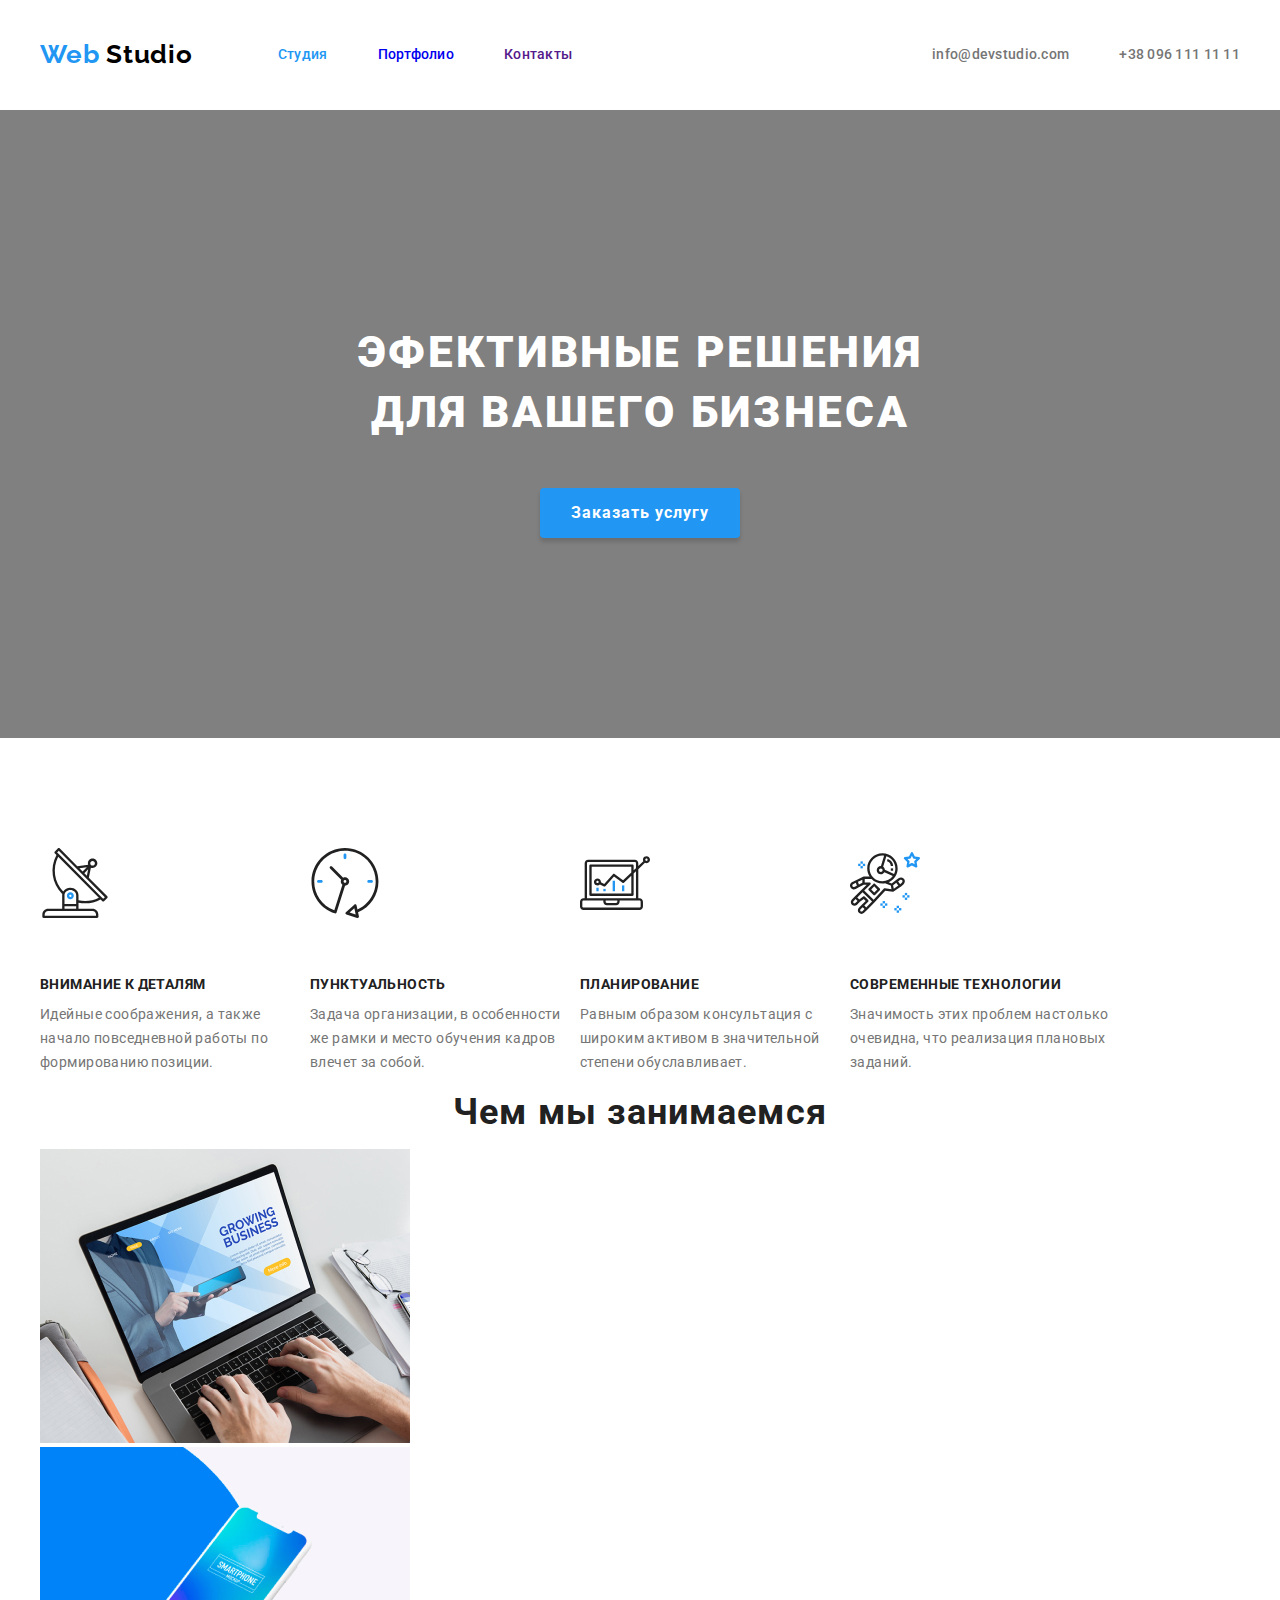
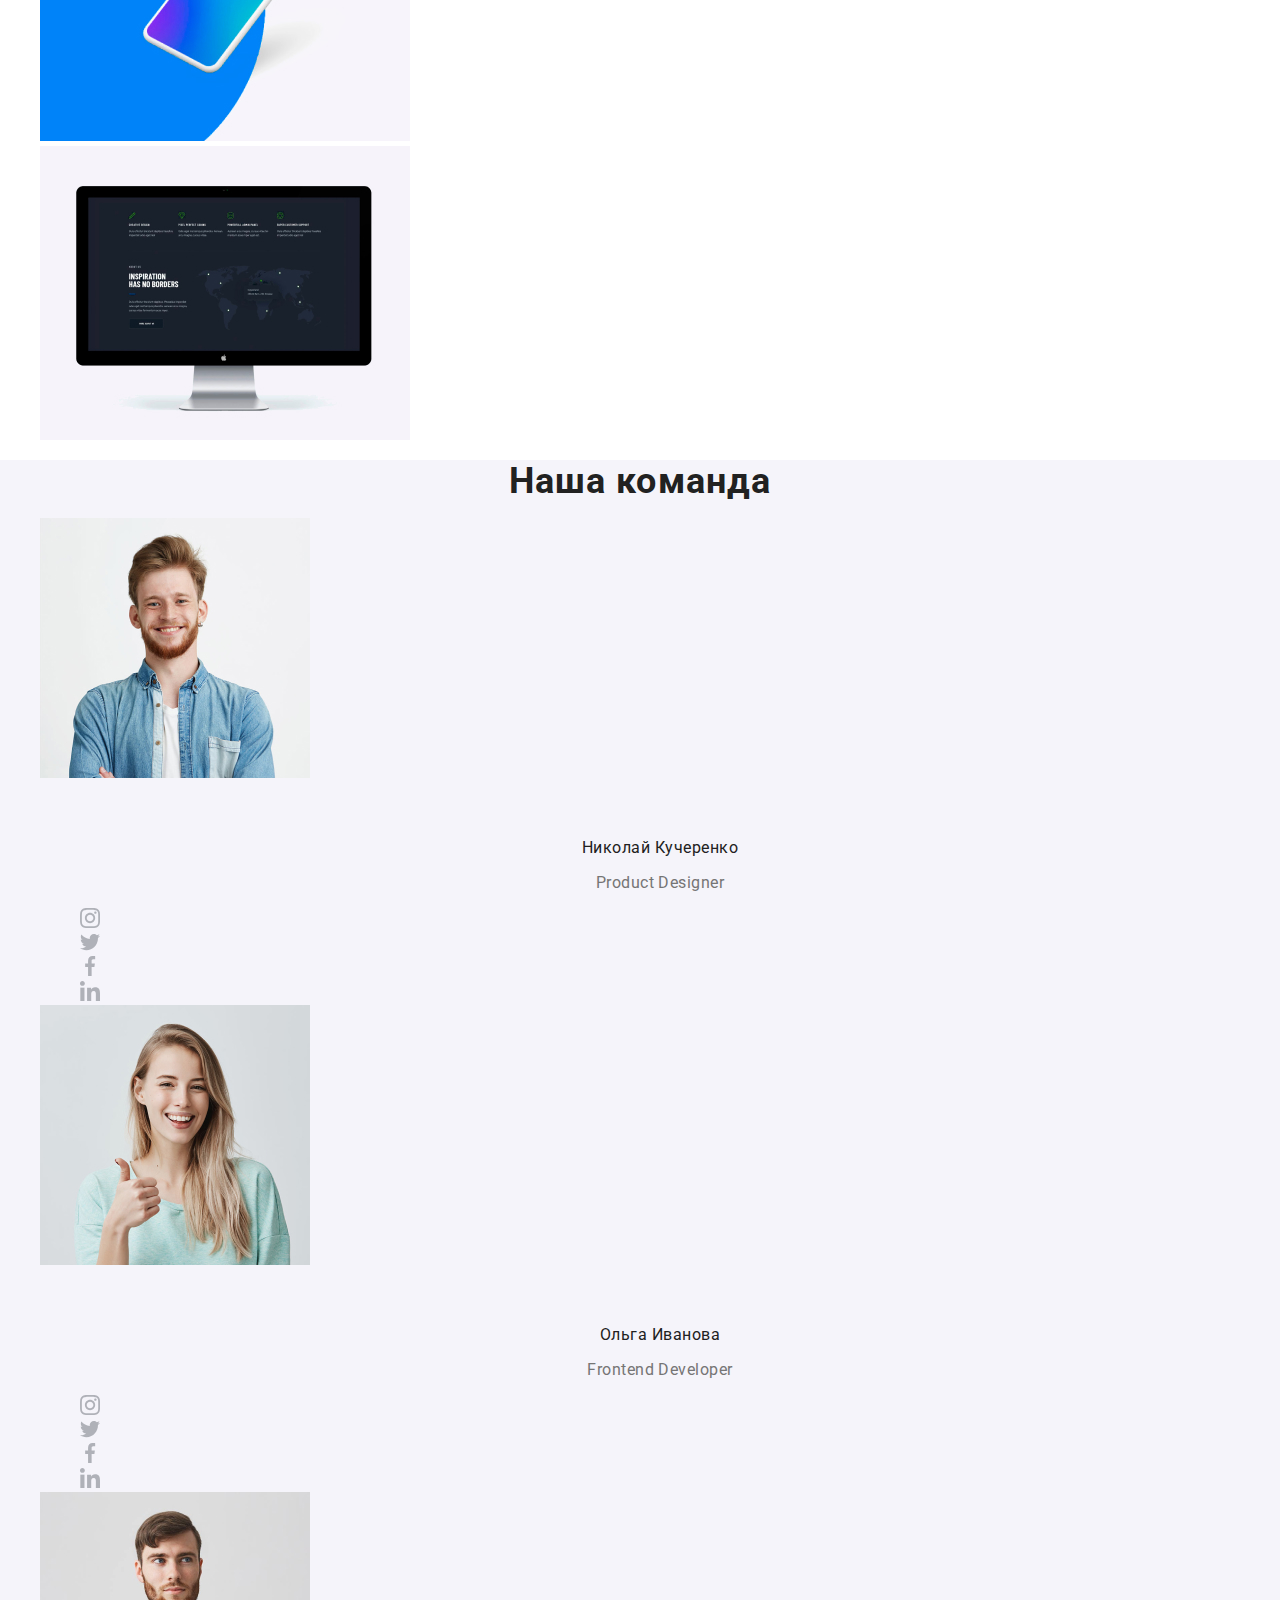
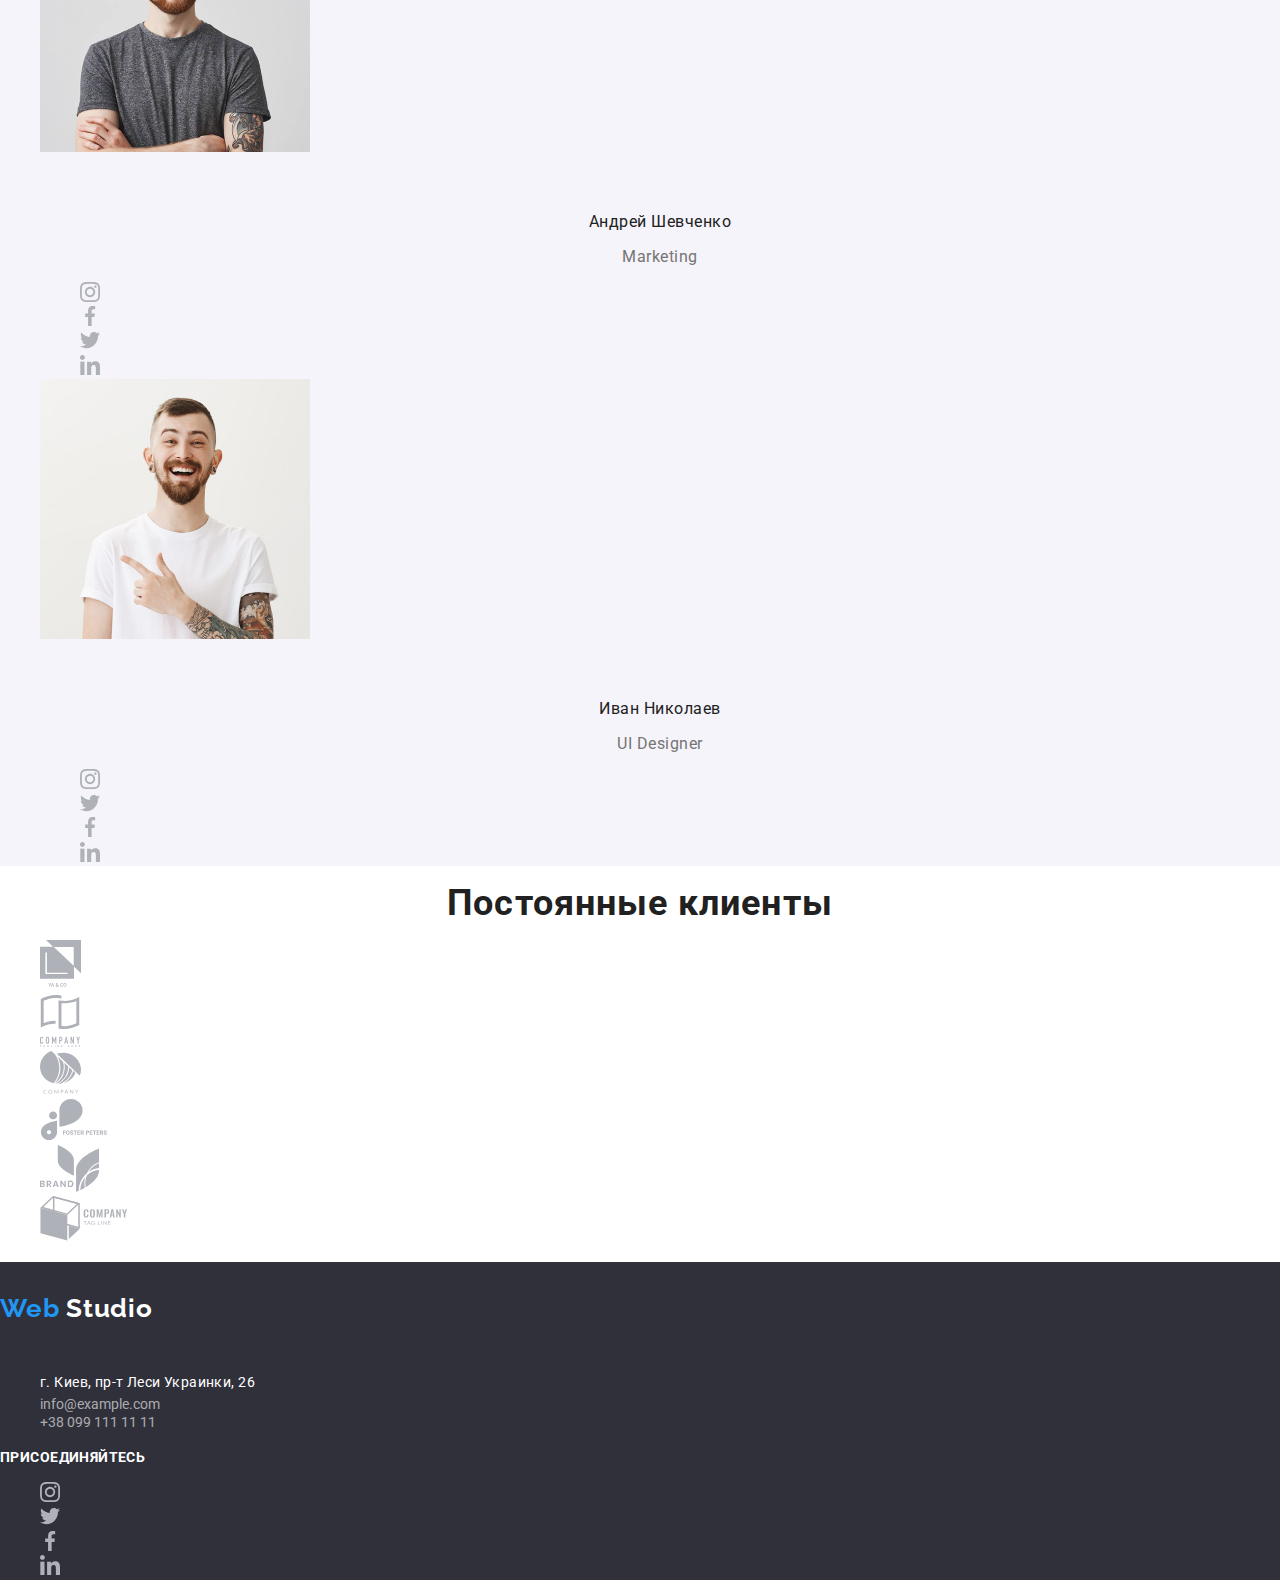
==== commit c87b2ed8: "finished HERO-section" ====
--- a/index.html
+++ b/index.html
@@ -42,31 +42,35 @@
     <main>
           <!-- HERO SECTION -->
     <section class="hero">
-      <h1 class="hero-title">Эфективные решения для вашего бизнеса</h1>
-      <button class="hero-button" type="button">Заказать услугу</button>
+        <div class="hero-container">
+              <h1 class="hero-title">Эфективные решения для вашего бизнеса</h1>
+              <button class="hero-button" type="button">Заказать услугу</button>
+        </div>
     </section>
     <!-- Features -->
     <section сlass="section">
-      <h2 hidden>Особенности</h2>
+      <div class="section-container">
+        <h2 hidden>Особенности</h2>
       <!-- Оставила картинки на первое время для визуализации -->
-      <ul class="list">
+      <ul class="list features">
         <li class="list-item"><img src="./images/antenna1.svg" alt="иконка антенны"> 
           <h3 class="list-title">Внимание к деталям</h3>
-          <p>Идейные соображения, а также начало повседневной работы по формированию позиции.</p>
+          <p class="features-text">Идейные соображения, а также начало повседневной работы по формированию позиции.</p>
         </li>
         <li class="list-item"><img src="./images/clock1.svg" alt="иконка часов">
           <h3 class="list-title">Пунктуальность</h3>
-          <p>Задача организации, в особенности же рамки и место обучения кадров влечет за собой.</p>
+          <p class="features-text">Задача организации, в особенности же рамки и место обучения кадров влечет за собой.</p>
         </li>
         <li class="list-item"><img src="./images/diagram1.svg" alt="иконка диаграммы">
           <h3 class="list-title">Планирование</h3>
-          <p>Равным образом консультация с широким активом в значительной степени обуславливает.</p>
+          <p class="features-text">Равным образом консультация с широким активом в значительной степени обуславливает.</p>
         </li>
         <li class="list-item"><img src="./images/astronaut1.svg" alt="иконка астронавта">
           <h3 class="list-title">Современные технологии</h3>
-          <p>Значимость этих проблем настолько очевидна, что реализация плановых заданий.</p>
+          <p class="features-text">Значимость этих проблем настолько очевидна, что реализация плановых заданий.</p>
         </li>
       </ul>
+      </div>
     </section>
     <!-- Чем мы занимаемся - OUR DIRECTION-->
     <section class="section">
--- a/css/style.css
+++ b/css/style.css
@@ -39,6 +39,10 @@
     background-color: #FFFFFF;
     color: var(--p-text-color);
 }
+h1,h2,h3{
+    margin-top: 0;
+    margin-bottom: 0;
+}
 
 .list{
     list-style: none;
@@ -53,8 +57,8 @@
                     /* HEADER */
 .link{
     display: block;
-    padding-top: 23px;
-    padding-bottom: 23px;
+    padding-top: 31px;
+    padding-bottom: 31px;
 }
 .header-container{
     display: flex;
@@ -131,26 +135,68 @@
 }
                         /* MAIN */
 /* Hero section */
+.hero{
+    background-color: grey;
+}
+.hero-container{
+    width: 600px;
+    padding-left: 15px;
+    padding-right: 15px;
+    margin-left: auto;
+    margin-right: auto;
+    text-align: center;
+    padding-top: 213px;
+    padding-bottom: 200px;
+}
 .hero-title{
-font-weight: 900;
-font-size: 44px;
-line-height: 1.36;
-text-align: center;
-letter-spacing: 0.06em;
-text-transform: uppercase;
-color: var(--hero-main-color); 
+    margin-top: 0;
+    margin-bottom: 45px;
+
+    font-weight: 900;
+    font-size: 44px;
+    line-height: 1.36;
+    text-align: center;
+    letter-spacing: 0.06em;
+    text-transform: uppercase;
+    color: var(--hero-main-color); 
 }
 .hero-button{
-font-style: 400;
-font-weight: 700;
-font-size: 16px;
-line-height: 1.87;
-background-color: #2196F3;
-text-align: center;
-letter-spacing: 0.06em;
-color: var(--hero-main-color);
+    min-width: 200px;
+    height: 50px;
+    box-shadow: 0px 4px 4px rgba(0, 0, 0, 0.15);
+    border: 1px solid transparent;
+    border-radius: 4px;
+    font-style: 400;
+    font-weight: 700;
+    font-size: 16px;
+    line-height: 1.87;
+    background-color: #2196F3;
+    text-align: center;
+    letter-spacing: 0.06em;
+    color: var(--hero-main-color);
 }
 /* FEATURES */
+.section-container{
+    width: 1200px;
+    padding-left: 15px;
+    padding-right: 15px;
+    padding-top: 94px;
+    margin-left: auto;
+    margin-right: auto;
+    justify-content: center;
+}
+.list.features{
+    display: flex; 
+    padding-left: 0;   
+}
+.list-item{
+    width: 270px;
+}
+.list-title{
+    margin-top: 55px;
+    margin-bottom: 10px;
+}
+
 .list-item .list-title,
 b {
 font-size: 14px;
@@ -159,10 +205,13 @@
 text-transform: uppercase;
 color: var(--title-color);
 }
-.list-item>p{
+
+.list-item>.features-text{
 font-size: 14px;
-line-height: 1.71x;
-letter-spacing: 0.03em;
+line-height: 1.71;
+letter-spacing: 0.03em;
+margin-bottom: 0;
+margin-top: 0;
 }
 /* Чем мы занимаемся */
 
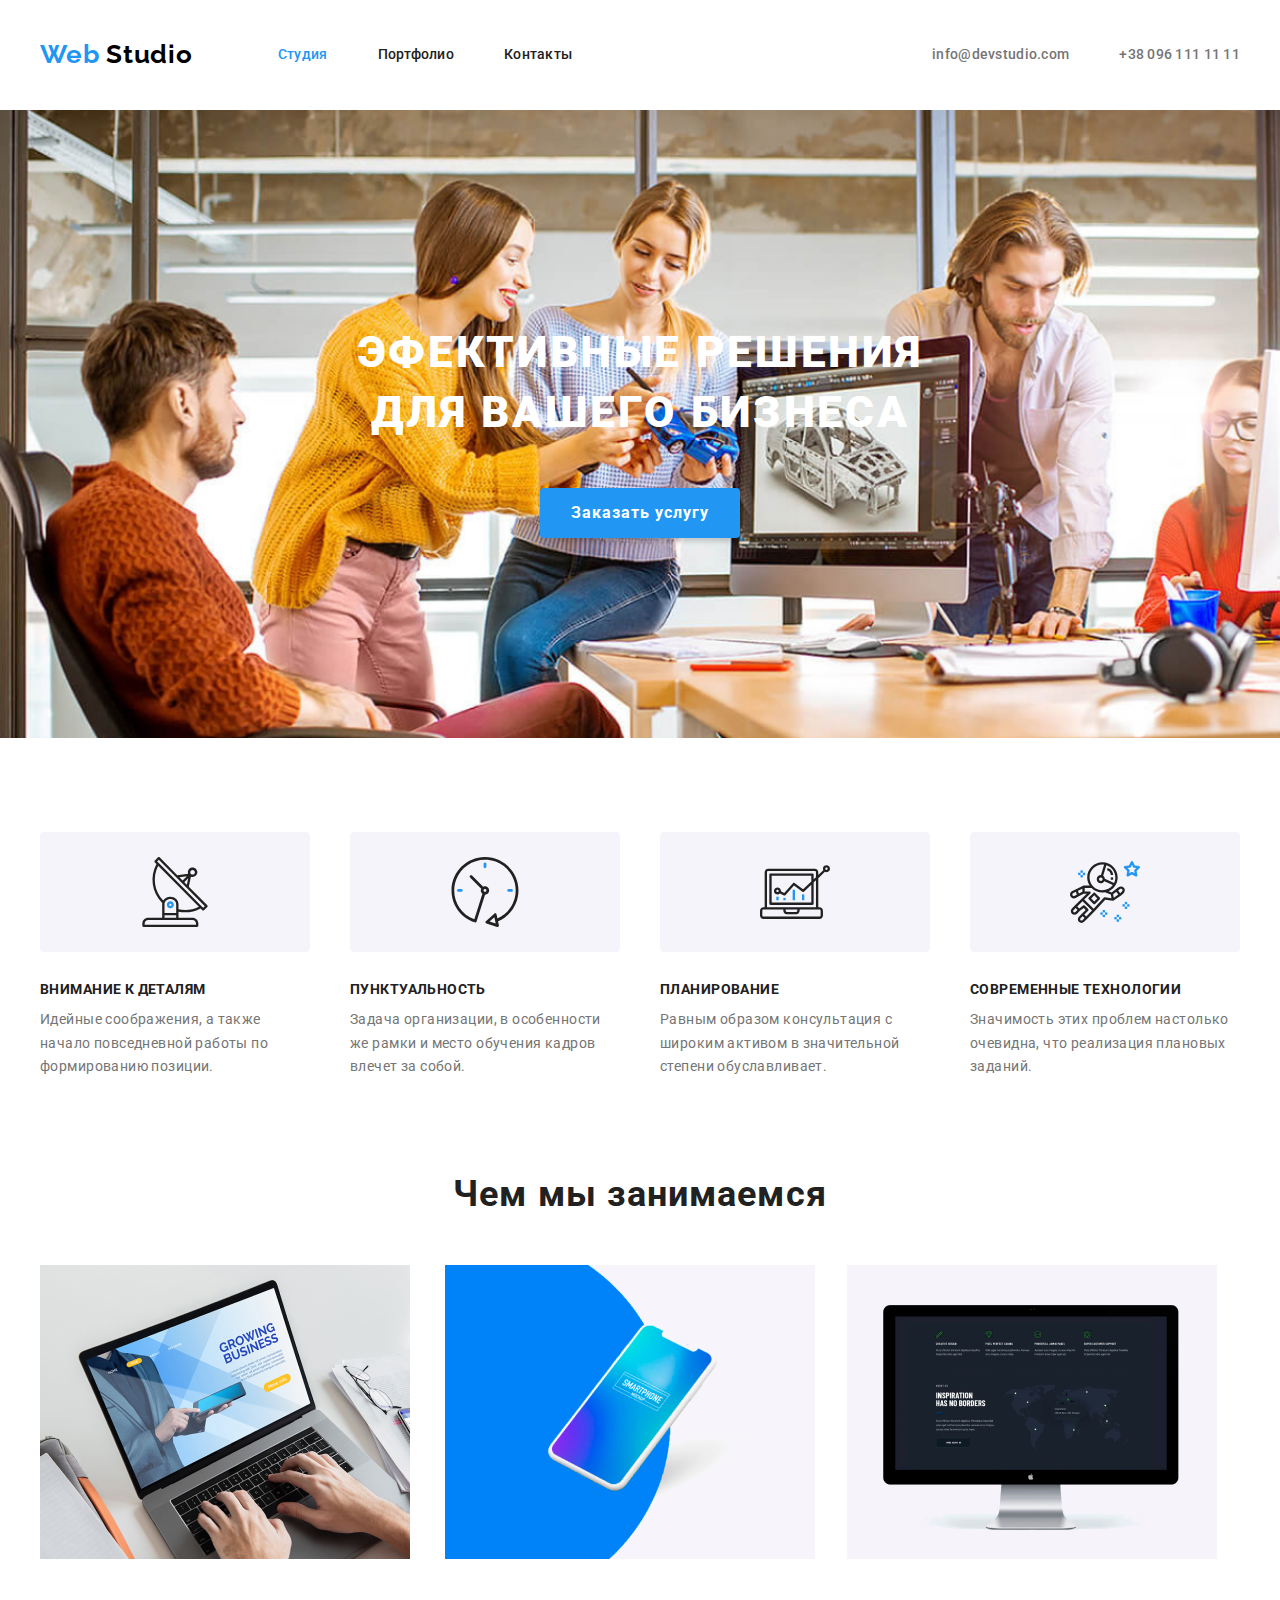
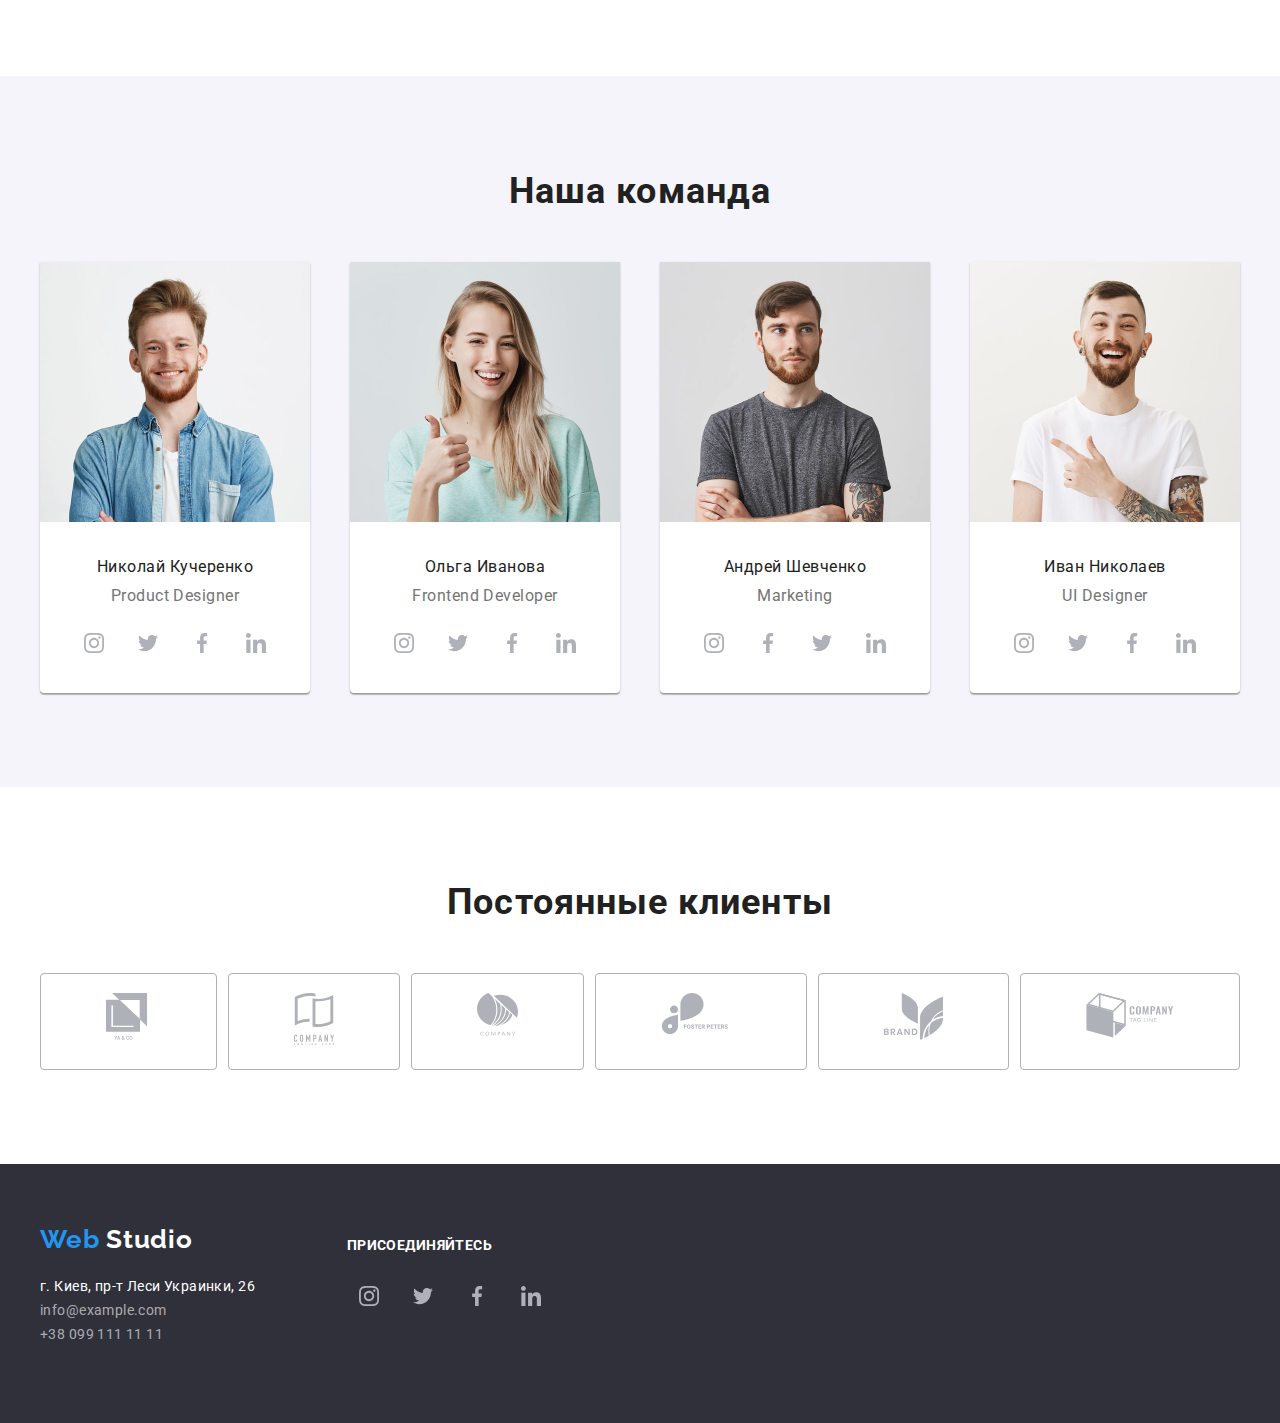
==== commit 16acd659: "Finished the first part of styles for index html" ====
--- a/index.html
+++ b/index.html
@@ -51,7 +51,6 @@
     <section сlass="section">
       <div class="section-container">
         <h2 hidden>Особенности</h2>
-      <!-- Оставила картинки на первое время для визуализации -->
       <ul class="list features">
         <li class="list-item"><img src="./images/antenna1.svg" alt="иконка антенны"> 
           <h3 class="list-title">Внимание к деталям</h3>
@@ -74,23 +73,26 @@
     </section>
     <!-- Чем мы занимаемся - OUR DIRECTION-->
     <section class="section">
-      <h2 class="section-title">Чем мы занимаемся</h2>
-      <!-- Оставила картинки на первое время для визуализации -->
+      <div class="section-container">
+        <h2 class="section-title">Чем мы занимаемся</h2>
+
       <ul class="direction-list list">
         <li class="direction-list-item">
           <a class="direction-link" href=""><img src="./images/desktop-app.jpg" alt="картинка ноутбука" width="370">Десктопные приложения</a></li>
         <li class="direction-list-item"><a class="direction-link" href=""><img src="./images/mobile-app.jpg" alt="картинка смартфона" width="370">Мобильные приложения</a></li>
         <li class="direction-list-item"><a class="direction-link" href=""><img src="./images/design-descision.jpg" alt="изображение монитора" width="370">Дизайнерские решения</a></li>
       </ul>
+      </div>
     </section>
     <!-- Our team -->
     <section class="our-team-section">
-      <h2 class="section-title">Наша команда</h2>
+      <div class="team-container">
+        <h2 class="section-title">Наша команда</h2>
       <ul class="team-list list">
         <li class="team-list-item"><img src="./images/photo-kucherenko.jpg" alt="фото Николая Кучеренко" width="270">
         <h3 class="list-title">Николай Кучеренко</h3>
         <p>Product Designer</p>
-        <!-- Оставила картинки на первое время для визуализации -->
+
         <ul class="social-link-list list">
           <li class="social-link-item"><a class="social-link" href="" aria-label="иконка инстаграмма"><img src="./images/icons/icon-instagram.svg" alt="иконка инстаграмма"></a></li>
           <li class="social-link-item"><a class="social-link" href="" aria-label="иконка твиттера"><img src="./images/icons/icon-twitter.svg" alt="иконка твиттера"></a></li>
@@ -101,7 +103,7 @@
         <li class="team-list-item"><img src="./images/photo-ivanova.jpg" alt="фото Ольги Ивановой" width="270">
           <h3 class="list-title">Ольга Иванова</h3>
           <p>Frontend Developer</p>
-          <ul class="ocial-link-list list">
+          <ul class="social-link-list list">
             <li class="social-link-item"><a class="social-link" href="" aria-label="иконка инстаграмма"><img src="./images/icons/icon-instagram.svg" alt="иконка инстаграмма"></a></li>
             <li class="social-link-item"><a class="social-link" href="" aria-label="иконка твиттера"><img src="./images/icons/icon-twitter.svg" alt="иконка твиттера"></a></li>
             <li class="social-link-item"><a class="social-link" href="" aria-label="иконка фейсбук"><img src="./images/icons/icon-facebook.svg" alt="иконка фейсбук"></a></li>
@@ -111,7 +113,7 @@
           <li class="team-list-item"><img src="./images/photo-shevchenko.jpg" alt="фото Андрея Шевченко" width="270">
             <h3 class="list-title">Андрей Шевченко</h3>
             <p>Marketing</p>
-            <ul class="ocial-link-list list">
+            <ul class="social-link-list list">
               <li class="social-link-item"><a class="social-link" href="" aria-label="иконка инстаграмма"><img src="./images/icons/icon-instagram.svg" alt="иконка инстаграмма"></a></li>
               <li class="social-link-item"><a class="social-link" href="" aria-label="иконка твиттера"><img src="./images/icons/icon-facebook.svg" alt="иконка фейсбук"></a></li>
               <li class="social-link-item"><a class="social-link" href="" aria-label="иконка фейсбук"><img src="./images/icons/icon-twitter.svg" alt="иконка твиттера"></a></li>
@@ -121,7 +123,7 @@
             <li class="team-list-item"><img src="./images/photo-nikolaev.jpg" alt="фото Ивана Николаева" width="270">
               <h3 class="list-title">Иван Николаев</h3>
               <p>UI Designer</p>
-              <ul class="ocial-link-list list">
+              <ul class="social-link-list list">
                 <li class="social-link-item"><a class="social-link" href="" aria-label="иконка инстаграмма"><img src="./images/icons/icon-instagram.svg" alt="иконка инстаграмма"></a></li>
                 <li class="social-link-item"><a class="social-link" href="" aria-label="иконка твиттера"><img src="./images/icons/icon-twitter.svg" alt="иконка твиттера"></a></li>
                 <li class="social-link-item"><a class="social-link" href="" aria-label="иконка фейсбук"><img src="./images/icons/icon-facebook.svg" alt="иконка фейсбук"></a></li>
@@ -129,41 +131,45 @@
               </ul>
               </li>
       </ul>
+      </div>
     </section>
     <!-- Постоянные клиенты -->
     <section class="section">
-      <h2 class="section-title">Постоянные клиенты</h2>
-      <ul class="clients-list list">
-        <li class="clients-list-item"><a class="clients-list-link" href=""><img src="./images/Clients/Client1.svg" alt="клиент1" width="45" height="50"></a></li>
-        <li class="clients-list-item"><a class="clients-list-link" href=""><img src="./images/Clients/Client2.svg" alt="клиент2" width="40" height="52"></a></li>
-        <li class="clients-list-item"><a class="clients-list-link" href=""><img src="./images/Clients/Client3.svg" alt="клиент3" width="41" height="43"></a></li>
-        <li class="clients-list-item"><a class="clients-list-link" href=""><img src="./images/Clients/Client4.svg" alt="клиент4" width="80" height="42"></a></li>
-        <li class="clients-list-item"><a class="clients-list-link" href=""><img src="./images/Clients/Client5.svg" alt="клиент5" width="59" height="47"></a></li>
-        <li class="clients-list-item"><a class="clients-list-link" href=""><img src="./images/Clients/Client6.svg" alt="клиент6" width="88" height="45"></a></li>
-      </ul>
+      <div class="section-container">
+        <h2 class="section-title">Постоянные клиенты</h2>
+        <ul class="clients-list list">
+          <li class="clients-list-item"><a class="clients-list-link" href=""><img src="./images/Clients/Client1.svg" alt="клиент1" width="45" height="50"></a></li>
+          <li class="clients-list-item"><a class="clients-list-link" href=""><img src="./images/Clients/Client2.svg" alt="клиент2" width="40" height="52"></a></li>
+          <li class="clients-list-item"><a class="clients-list-link" href=""><img src="./images/Clients/Client3.svg" alt="клиент3" width="41" height="43"></a></li>
+          <li class="clients-list-item"><a class="clients-list-link" href=""><img src="./images/Clients/Client4.svg" alt="клиент4" width="80" height="42"></a></li>
+          <li class="clients-list-item"><a class="clients-list-link" href=""><img src="./images/Clients/Client5.svg" alt="клиент5" width="59" height="47"></a></li>
+          <li class="clients-list-item"><a class="clients-list-link" href=""><img src="./images/Clients/Client6.svg" alt="клиент6" width="88" height="45"></a></li>
+        </ul>
+      </div>
     </section>
     </main>
     <footer>
-      <div>
-        <a class="logo link" href="index.html" lang="en"><span class="logo-span">Web</span> 
-          <span class="logo-text">Studio</span></a>
-      <address class="footer-address">
-        <ul class="list">
-          <li class="footer-address-list-item"><a class="footer-address-link" href="">г. Киев, пр-т Леси Украинки, 26</a></li>
-          <li class="footer-address-list-item"><a class="footer-address-mail" href="mailto:info@example.com">info@example.com</a></li>
-          <li class="footer-address-list-item"><a class="footer-address-tel" href="tel:+380991111111">+38 099 111 11 11</a></li>
-        </ul>
-      </address>
-      </div>
-      <div>
-        <b>Присоединяйтесь</b>
-        <!-- Оставила картинки на первое время для визуализации -->
-        <ul class="footer-list list">
-          <li><a class="social-link" href="" aria-label="иконка инстаграмма"><img src="./images/icons/icon-instagram.svg" alt="иконка инстаграмма"></a></li>
-          <li><a class="social-link" href="" aria-label="иконка твиттера"><img src="./images/icons/icon-twitter.svg" alt="иконка твиттера"></a></li>
-          <li><a class="social-link" href="" aria-label="иконка фейсбук"><img src="./images/icons/icon-facebook.svg" alt="иконка фейсбук"></a></li>
-          <li><a class="social-link" href="" aria-label="иконка линкедин"><img src="./images/icons/icon-linkedin.svg" alt="иконка линкедин"></a></li>
-        </ul>
+      <div class="footer-container">
+        <div class="footer-address-div">
+          <a class="logo link" href="index.html" lang="en"><span class="logo-span">Web</span> 
+            <span class="logo-text">Studio</span></a>
+        <address class="footer-address">
+          <ul class="footer-address-list list">
+            <li class="footer-address-list-item"><a class="footer-address-link" href="">г. Киев, пр-т Леси Украинки, 26</a></li>
+            <li class="footer-address-list-item"><a class="footer-address-mail" href="mailto:info@example.com">info@example.com</a></li>
+            <li class="footer-address-list-item"><a class="footer-address-tel" href="tel:+380991111111">+38 099 111 11 11</a></li>
+          </ul>
+        </address>
+        </div>
+        <div class="footer-join-div">
+          <b>Присоединяйтесь</b>
+          <ul class="footer-list list">
+            <li class="footer-list-item"><a class="social-link" href="" aria-label="иконка инстаграмма"><img src="./images/icons/icon-instagram.svg" alt="иконка инстаграмма"></a></li>
+            <li class="footer-list-item"><a class="social-link" href="" aria-label="иконка твиттера"><img src="./images/icons/icon-twitter.svg" alt="иконка твиттера"></a></li>
+            <li class="footer-list-item"><a class="social-link" href="" aria-label="иконка фейсбук"><img src="./images/icons/icon-facebook.svg" alt="иконка фейсбук"></a></li>
+            <li class="footer-list-item"><a class="social-link" href="" aria-label="иконка линкедин"><img src="./images/icons/icon-linkedin.svg" alt="иконка линкедин"></a></li>
+          </ul>
+        </div>
       </div>
     </footer>
   </body>
--- a/css/style.css
+++ b/css/style.css
@@ -106,7 +106,7 @@
 .navigation-list-item:not(:last-child){
    margin-right: 50px; 
 }
-.
+
 ul .navigation-link{
     color: var(--title-color);
 }
@@ -136,7 +136,8 @@
                         /* MAIN */
 /* Hero section */
 .hero{
-    background-color: grey;
+    background-image: url(../images/hero-img.jpg);
+    background-size: cover;
 }
 .hero-container{
     width: 600px;
@@ -186,9 +187,22 @@
     justify-content: center;
 }
 .list.features{
-    display: flex; 
-    padding-left: 0;   
-}
+    display: flex;
+    justify-content: space-between; 
+    padding-left: 0;
+    margin-top: 0;
+    margin-bottom: 0;   
+}
+.list-item>img{
+    display: block;
+    padding-top: 25px;
+    padding-bottom: 25px;
+    padding-left: 100px;
+    padding-right: 100px;
+    background: #F5F4FA;
+    border-radius: 4px;
+}
+
 .list-item{
     width: 270px;
 }
@@ -222,6 +236,13 @@
 text-align: center;
 letter-spacing: 0.03em;
 color: var(--title-color);
+}
+.direction-list{
+    display: flex;
+    justify-content: space-between;
+    padding-left: 0;
+    margin-top: 50px;
+    margin-bottom: 0;
 }
 .direction-link{
     font-weight: 700;
@@ -233,6 +254,42 @@
     color: var(--direction-link-color);
 }
 /* Наша команда */
+.team-container{
+    width: 1200px;
+    padding-left: 15px;
+    padding-right: 15px;
+    padding-bottom: 94px;
+    margin-top: 94px;
+    margin-left: auto;
+    margin-right: auto;
+    justify-content: center;
+}
+.team-container .section-title{
+    padding-top: 94px;
+    margin-bottom: 50px;
+}
+.team-list{
+    display: flex;
+    justify-content: space-between; 
+    padding-left: 0;
+    margin-top: 0;
+    margin-bottom: 0;
+}
+.list-title{
+    margin-top: 30px;
+    margin-bottom: 10px;
+}
+.team-list-item {
+    background: #FFFFFF;
+/* material shadow v1 */
+    box-shadow: 0px 2px 1px rgba(0, 0, 0, 0.2), 0px 1px 1px rgba(0, 0, 0, 0.14), 0px 1px 3px rgba(0, 0, 0, 0.12);
+    border-radius: 0px 0px 4px 4px;
+}
+
+.team-list-item p{
+    margin-top: 0;
+    margin-bottom: 16px;
+}
 .our-team-section{
     background-color: #F5F4FA;
 }
@@ -255,7 +312,42 @@
 a .social-link:focus{
     color: var(--hover-color);
 }
+.social-link{
+    display: block;
+    padding: 12px;
+}
+.social-link-list{
+    display: flex;
+    justify-content: space-between;
+    padding-left: 0px;
+    padding-bottom: 24px;
+    margin-left: auto;
+    margin-right: auto;
+    width: 206px;
+}
 /* Постоянные клиенты */
+.clients-list{
+    display: flex;
+    padding-left: 0;
+    justify-content: space-between;
+    margin-top: 0;
+    margin-bottom: 0;
+}
+.section-container .section-title{
+    margin-bottom: 50px;
+}
+.clients-list-item{
+    border: 1px solid #AFB1B8;
+box-sizing: border-box;
+border-radius: 4px;
+}
+.clients-list-link{
+    display: block;
+    padding-left: 65px;
+    padding-right: 65px;
+    padding-top: 19px;
+    padding-bottom: 19px;
+}
 ul .clients-list-link:hover,
 ul .clients-list-link:focus{
     color: var(--hover-color);
@@ -264,8 +356,30 @@
 footer{
     background-color: #2F303A;
 }
+.footer-container{
+    display: flex;
+    width: 1200px;
+    padding-left: 15px;
+    padding-right: 15px;
+    margin-top: 94px;
+    margin-left: auto;
+    margin-right: auto;
+}
+.footer-address-div{
+    margin-right: 69px;
+}
+.footer-address-div .logo{
+    padding-top: 60px;
+    padding-bottom: 0;
+    margin-bottom: 20px;
+}
 .logo-text{
     color: var(--logo-footer-color);
+}
+.footer-address-list{
+    padding-left: 0;
+    margin-top: 20px;
+    padding-bottom: 60px;
 }
 ul .footer-address-link{
 font-size: 14px;
@@ -276,10 +390,11 @@
 ul .footer-address-mail,
 ul .footer-address-tel{
     font-size: 14px;
-    line-height: 1.71
+    line-height: 1.71;
     letter-spacing: 0.03em;
     color: rgba(255, 255, 255, 0.6);
 }
+
 ul .footer-address-mail:hover,
 ul .footer-address-tel:hover,
 ul .footer-address-link:hover,
@@ -288,9 +403,22 @@
 ul .footer-address-link:focus{
     color:var(--hover-color);
 }
+.footer-join-div{
+    padding-top: 72px;
+}
 b{
     color: var(--direction-link-color);
 }
+.footer-list{
+    display: flex;
+    justify-content: center;
+    padding-left: 0;
+    margin-top: 20px; 
+    margin-bottom: 0;
+}
+.footer-list-item:not(:last-child){
+    margin-right: 10px;
+} 
 
                             /* PORTFOLIO PAGE */
 /* MAIN */
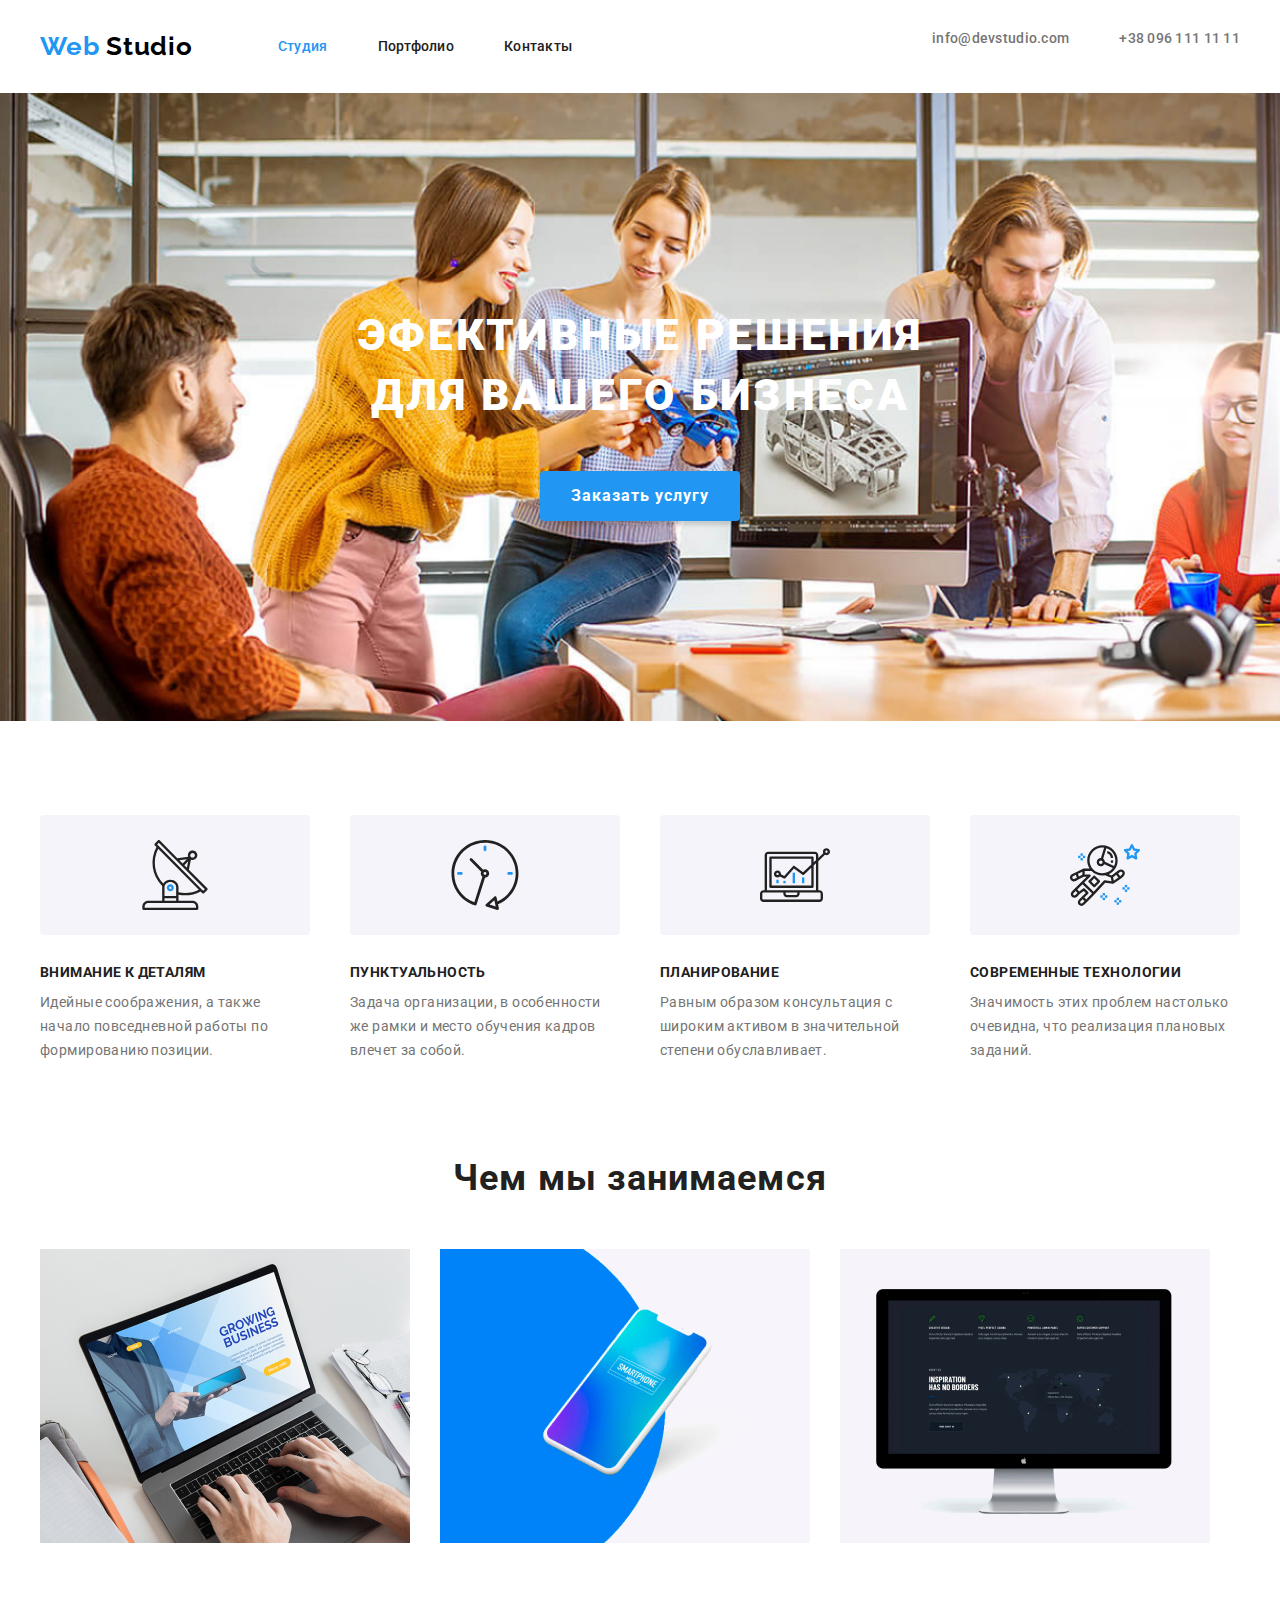
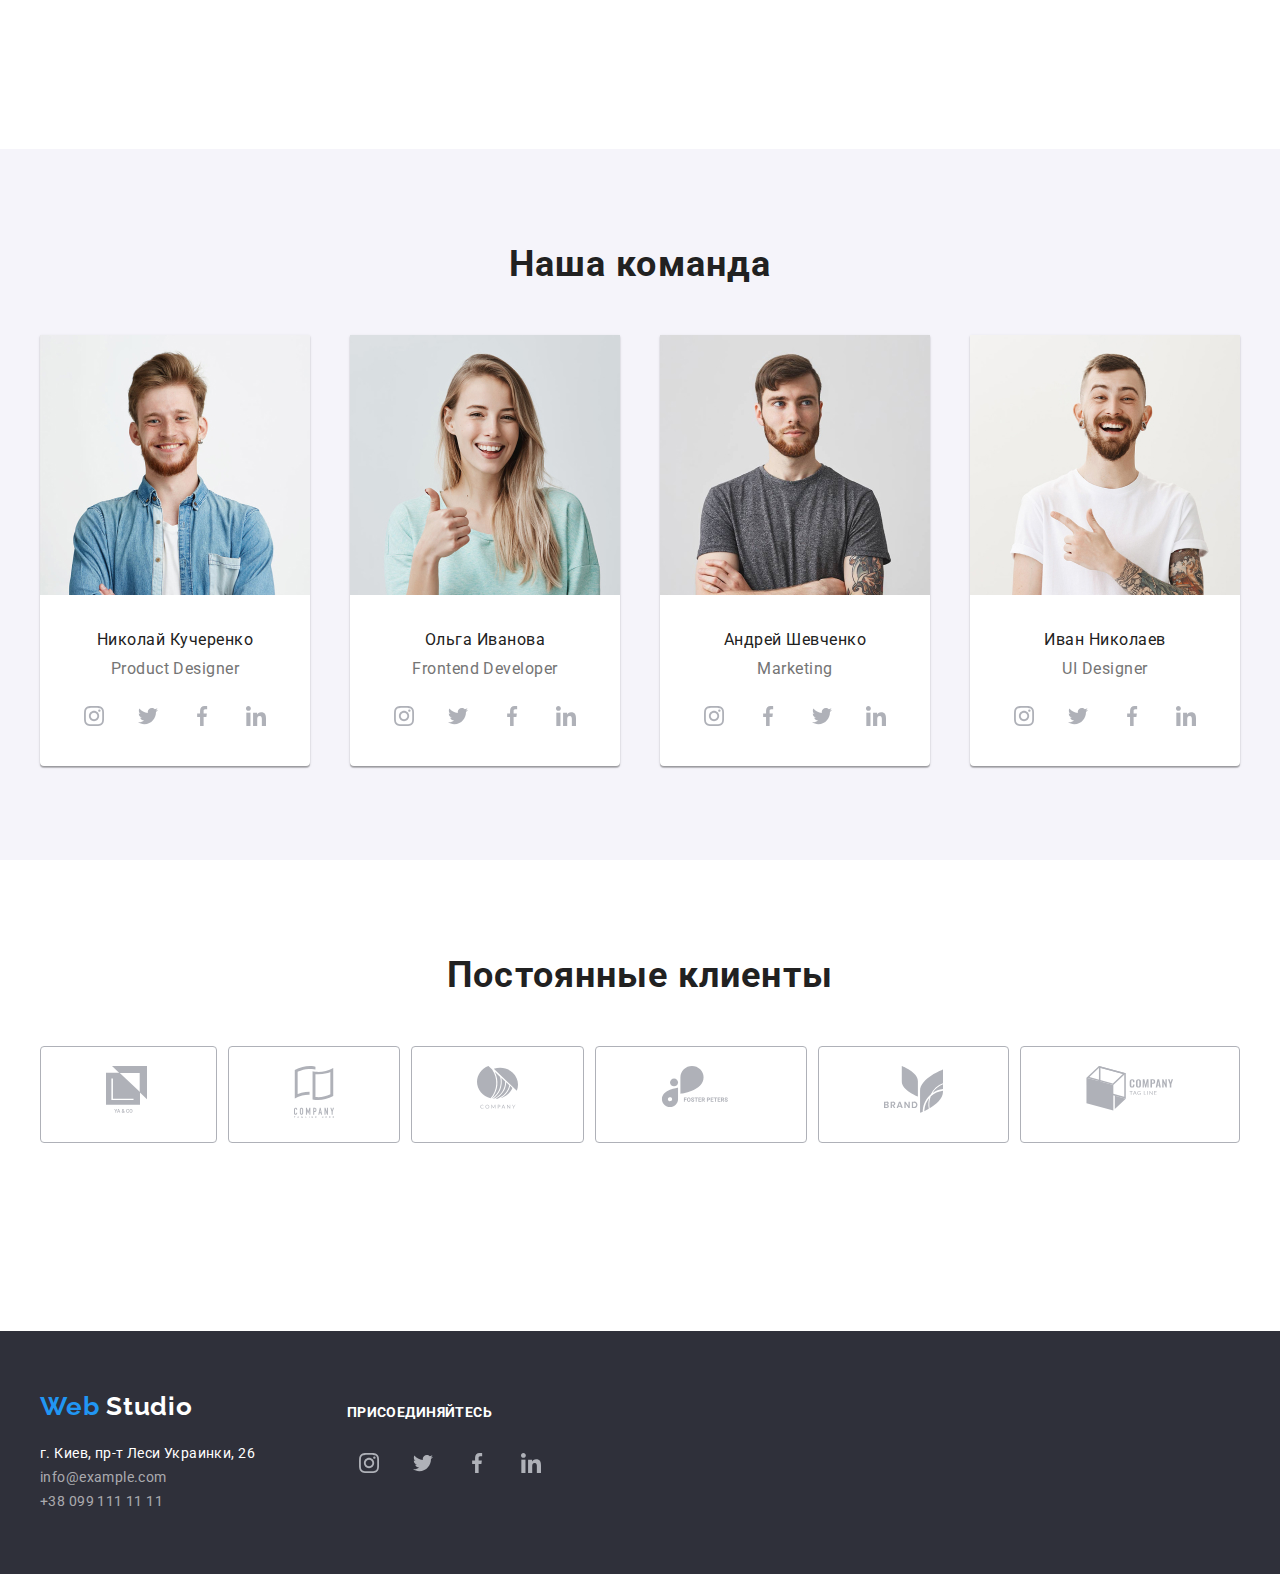
==== commit a5533ddb: "Fixed issues" ====
--- a/index.html
+++ b/index.html
@@ -12,7 +12,7 @@
   <body>
       <!-- Header-->
     <header class="header">
-      <div class="header-container">
+      <div class="container">
         <div class="header-navigation">
         <nav class="navigation">
           <a href="index.html" lang="en" class="logo link">
@@ -49,7 +49,7 @@
     </section>
     <!-- Features -->
     <section сlass="section">
-      <div class="section-container">
+      <div class="container">
         <h2 hidden>Особенности</h2>
       <ul class="list features">
         <li class="list-item"><img src="./images/antenna1.svg" alt="иконка антенны"> 
@@ -73,7 +73,7 @@
     </section>
     <!-- Чем мы занимаемся - OUR DIRECTION-->
     <section class="section">
-      <div class="section-container">
+      <div class="container">
         <h2 class="section-title">Чем мы занимаемся</h2>
 
       <ul class="direction-list list">
@@ -86,7 +86,7 @@
     </section>
     <!-- Our team -->
     <section class="our-team-section">
-      <div class="team-container">
+      <div class="container">
         <h2 class="section-title">Наша команда</h2>
       <ul class="team-list list">
         <li class="team-list-item"><img src="./images/photo-kucherenko.jpg" alt="фото Николая Кучеренко" width="270">
@@ -135,7 +135,7 @@
     </section>
     <!-- Постоянные клиенты -->
     <section class="section">
-      <div class="section-container">
+      <div class="container">
         <h2 class="section-title">Постоянные клиенты</h2>
         <ul class="clients-list list">
           <li class="clients-list-item"><a class="clients-list-link" href=""><img src="./images/Clients/Client1.svg" alt="клиент1" width="45" height="50"></a></li>
@@ -149,7 +149,7 @@
     </section>
     </main>
     <footer>
-      <div class="footer-container">
+      <div class="container">
         <div class="footer-address-div">
           <a class="logo link" href="index.html" lang="en"><span class="logo-span">Web</span> 
             <span class="logo-text">Studio</span></a>
--- a/css/style.css
+++ b/css/style.css
@@ -46,13 +46,19 @@
 
 .list{
     list-style: none;
-    /* display: flex; */
+
 }
 a{
     text-decoration: none;
+
 }
 address{
     font-style: normal;
+}
+ul{
+    margin-top: 0;
+    margin-bottom: 0;
+    padding-left: 0;
 }
                     /* HEADER */
 .link{
@@ -60,15 +66,18 @@
     padding-top: 31px;
     padding-bottom: 31px;
 }
-.header-container{
-    display: flex;
-    justify-content: space-between;
+.container{
     width: 1200px;
     padding-left: 15px;
     padding-right: 15px;
     margin-left: auto;
     margin-right: auto;
 }
+.header .container{
+    display: flex;
+    justify-content: space-between;
+
+}
 /* Navigation */
 .navigation{
     display: flex;
@@ -76,12 +85,12 @@
 }
 /* Логотип */
 .logo.link{
-margin-right: 85px;
-font-family: var(--secondary-font);
-font-weight: 700;
-font-size: 26px;
-line-height: 1.2;
-letter-spacing: 0.03em;
+    margin-right: 85px;
+    font-family: var(--secondary-font);
+    font-weight: 700;
+    font-size: 26px;
+    line-height: 1.2;
+    letter-spacing: 0.03em;
     color: var(--logo-header-color);
 }
 
@@ -92,15 +101,17 @@
 ul .navigation-link,
 ul .header-mail.link,
 ul .header-tel.link{
-font-style: normal;
-font-weight: 500;
-font-size: 14px;
-line-height: 1.14;
-letter-spacing: 0.02em;
+    font-weight: 500;
+    font-style: normal;
+    font-size: 14px;
+    line-height: 1.14;
+    letter-spacing: 0.02em;
 }
 .navigation-list{
     display: flex;
     padding-left: 0px;
+    margin-top: 0;
+    margin-bottom: 0;
 }
 /* Navigation-link */
 .navigation-list-item:not(:last-child){
@@ -121,6 +132,9 @@
 /* Address-link */
 .header-list{
     display: flex;
+    margin-top: 0;
+    margin-bottom: 0;
+    padding-left: 0;
 }
 .header-list-item:not(:last-child){
     margin-right: 50px;
@@ -177,13 +191,8 @@
     color: var(--hero-main-color);
 }
 /* FEATURES */
-.section-container{
-    width: 1200px;
-    padding-left: 15px;
-    padding-right: 15px;
+section .container{
     padding-top: 94px;
-    margin-left: auto;
-    margin-right: auto;
     justify-content: center;
 }
 .list.features{
@@ -239,10 +248,16 @@
 }
 .direction-list{
     display: flex;
-    justify-content: space-between;
+    /* justify-content: space-between; */
     padding-left: 0;
     margin-top: 50px;
     margin-bottom: 0;
+}
+.direction-link img{
+    display: block;
+}
+.direction-list-item:not(:last-child){
+    margin-right: 30px;
 }
 .direction-link{
     font-weight: 700;
@@ -253,27 +268,24 @@
     text-transform: uppercase;
     color: var(--direction-link-color);
 }
+
 /* Наша команда */
-.team-container{
-    width: 1200px;
-    padding-left: 15px;
-    padding-right: 15px;
+.our-team-section .container{
     padding-bottom: 94px;
     margin-top: 94px;
-    margin-left: auto;
-    margin-right: auto;
     justify-content: center;
 }
-.team-container .section-title{
-    padding-top: 94px;
+.container .section-title{
+    /* padding-top: 94px; */
     margin-bottom: 50px;
 }
 .team-list{
     display: flex;
     justify-content: space-between; 
     padding-left: 0;
-    margin-top: 0;
-    margin-bottom: 0;
+
+    /* margin-top: 0;
+    margin-bottom: 0; */
 }
 .list-title{
     margin-top: 30px;
@@ -293,6 +305,7 @@
 .our-team-section{
     background-color: #F5F4FA;
 }
+
 .team-list-item>.list-title,
 .team-list-item p{
 font-weight: 400;
@@ -326,6 +339,9 @@
     width: 206px;
 }
 /* Постоянные клиенты */
+.section .container{
+    padding-bottom: 94px;
+}
 .clients-list{
     display: flex;
     padding-left: 0;
@@ -356,14 +372,10 @@
 footer{
     background-color: #2F303A;
 }
-.footer-container{
-    display: flex;
-    width: 1200px;
-    padding-left: 15px;
-    padding-right: 15px;
+footer .container{
+    display: flex;
     margin-top: 94px;
-    margin-left: auto;
-    margin-right: auto;
+    padding-bottom: 60px;
 }
 .footer-address-div{
     margin-right: 69px;
@@ -378,8 +390,6 @@
 }
 .footer-address-list{
     padding-left: 0;
-    margin-top: 20px;
-    padding-bottom: 60px;
 }
 ul .footer-address-link{
 font-size: 14px;
@@ -458,3 +468,53 @@
 letter-spacing: 0.03em;
 color: var(--hover-filter-color);
 }
+        /* Набор кнопок */
+.filter-list{
+    display: flex;
+    justify-content: center;
+    margin-top: 0px;
+    margin-bottom: 50px;
+    padding-left: 0px;
+}
+.filter-list-item:not(:last-child){
+    margin-right: 8px;
+}
+         /* Портфолио */
+.portfolio-list{
+    display: flex;
+    flex-wrap: wrap;
+    padding-left: 0;
+    margin-top: 0;
+}
+.portfolio-list-item{
+    width: 370px;
+    height: 404px;
+    margin-right: 30px;
+    margin-bottom: 30px;
+    border: 1px solid #EEEEEE;
+}
+.portfolio-list-item:hover,
+.portfolio-list-item:focus{
+    box-shadow: 1px 4px 6px rgba(0, 0, 0, 0.16), 
+    0px 4px 4px rgba(0, 0, 0, 0.06), 
+    0px 1px 1px rgba(0, 0, 0, 0.12);
+}
+.portfolio-list-item:nth-child(3n){
+    margin-right: 0px;
+}
+.portfolio-list-item:nth-last-child(-n + 3){
+    margin-bottom: 0px;
+}
+.portfolio-link img{
+    margin-bottom: 20px;
+}
+.portfolio-list-title,
+.title-description{
+    padding-left: 24px;
+}
+.title-description{
+    margin-top: 4px;
+    padding-bottom: 20px;
+    margin-bottom: 0;
+}
+
